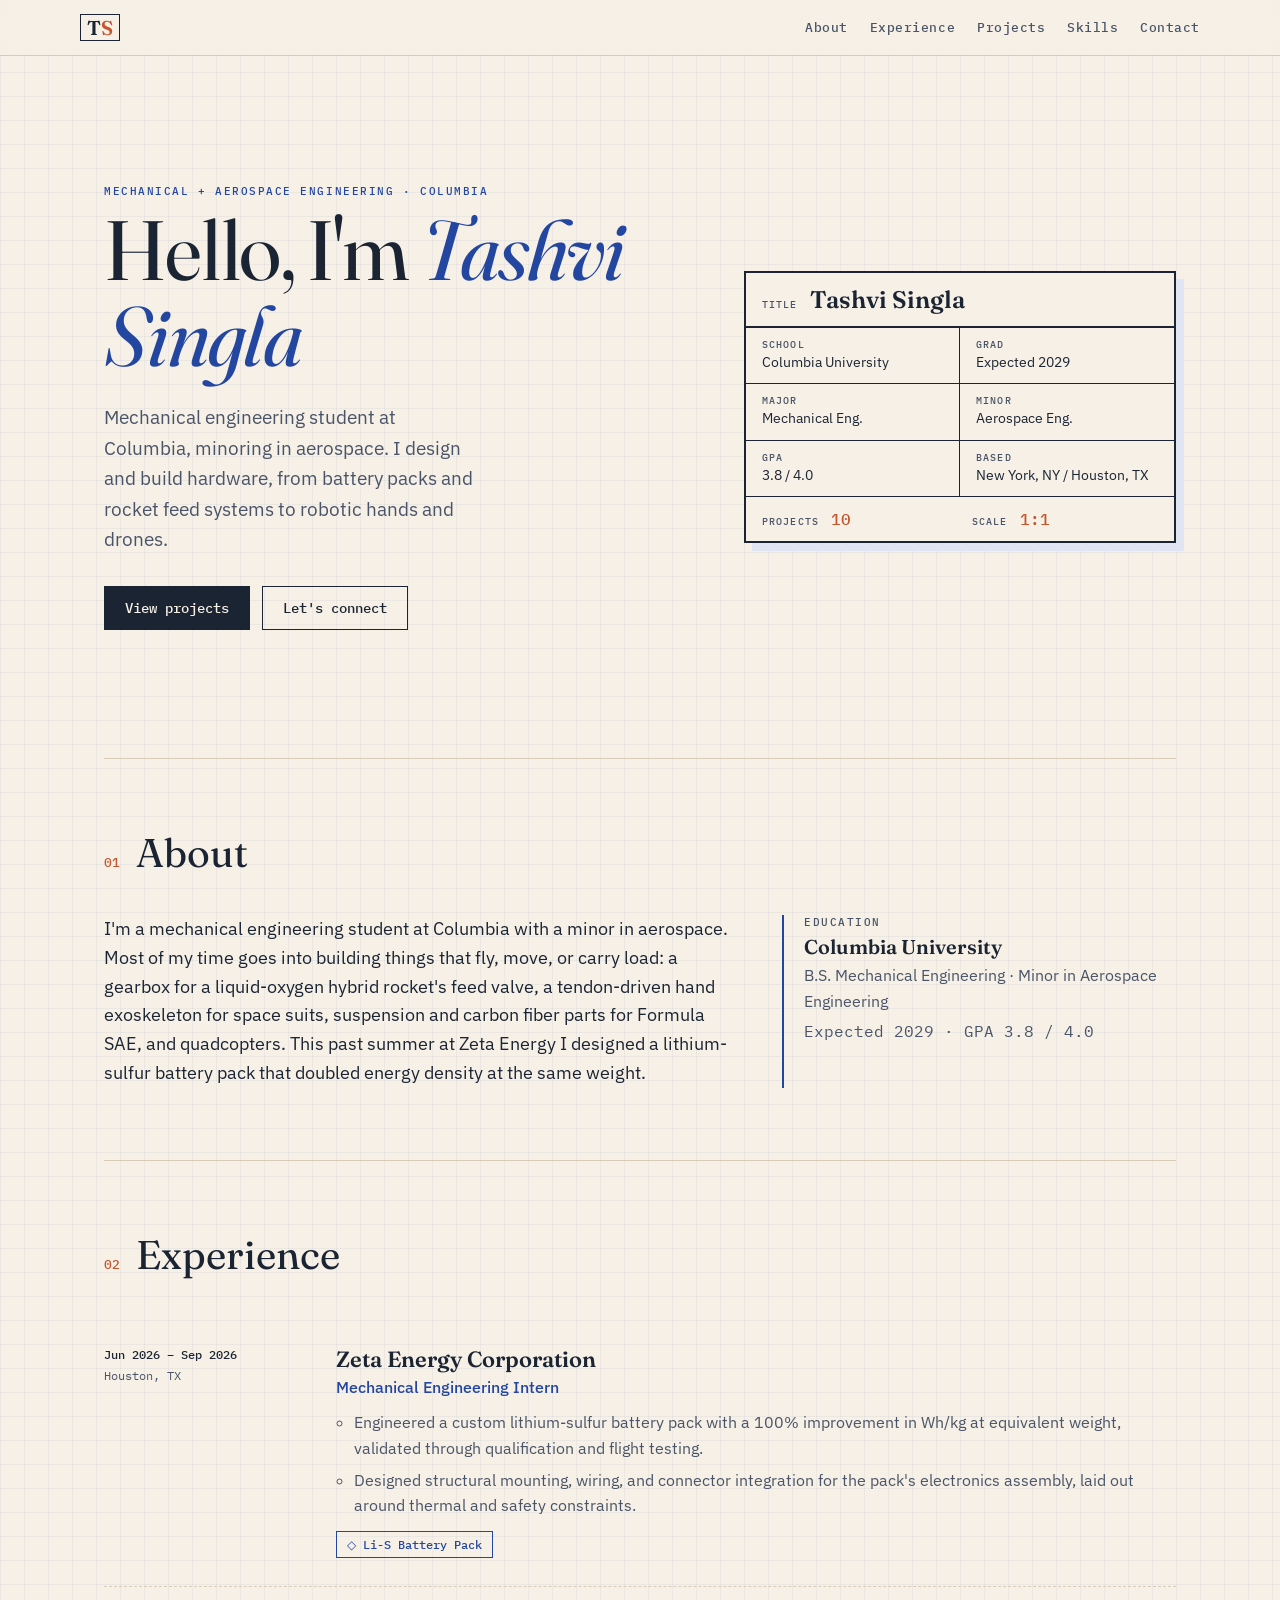
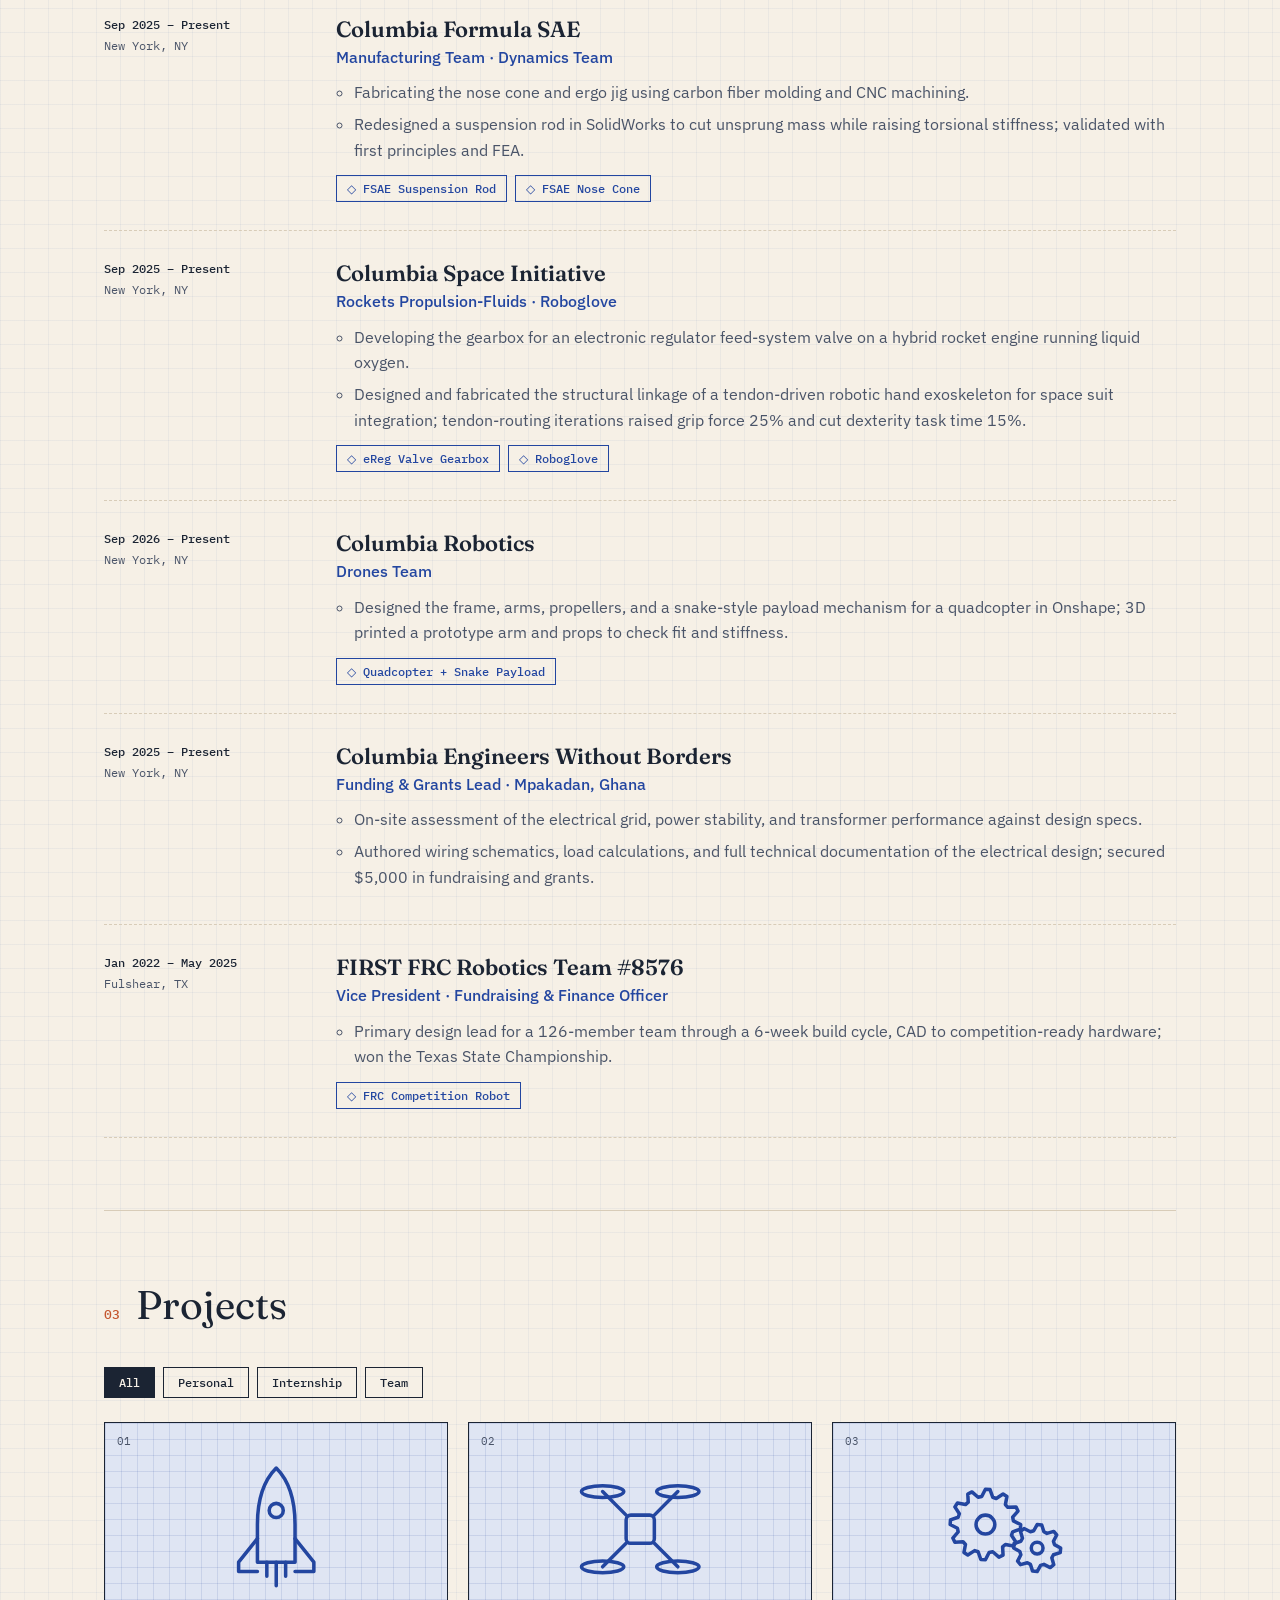
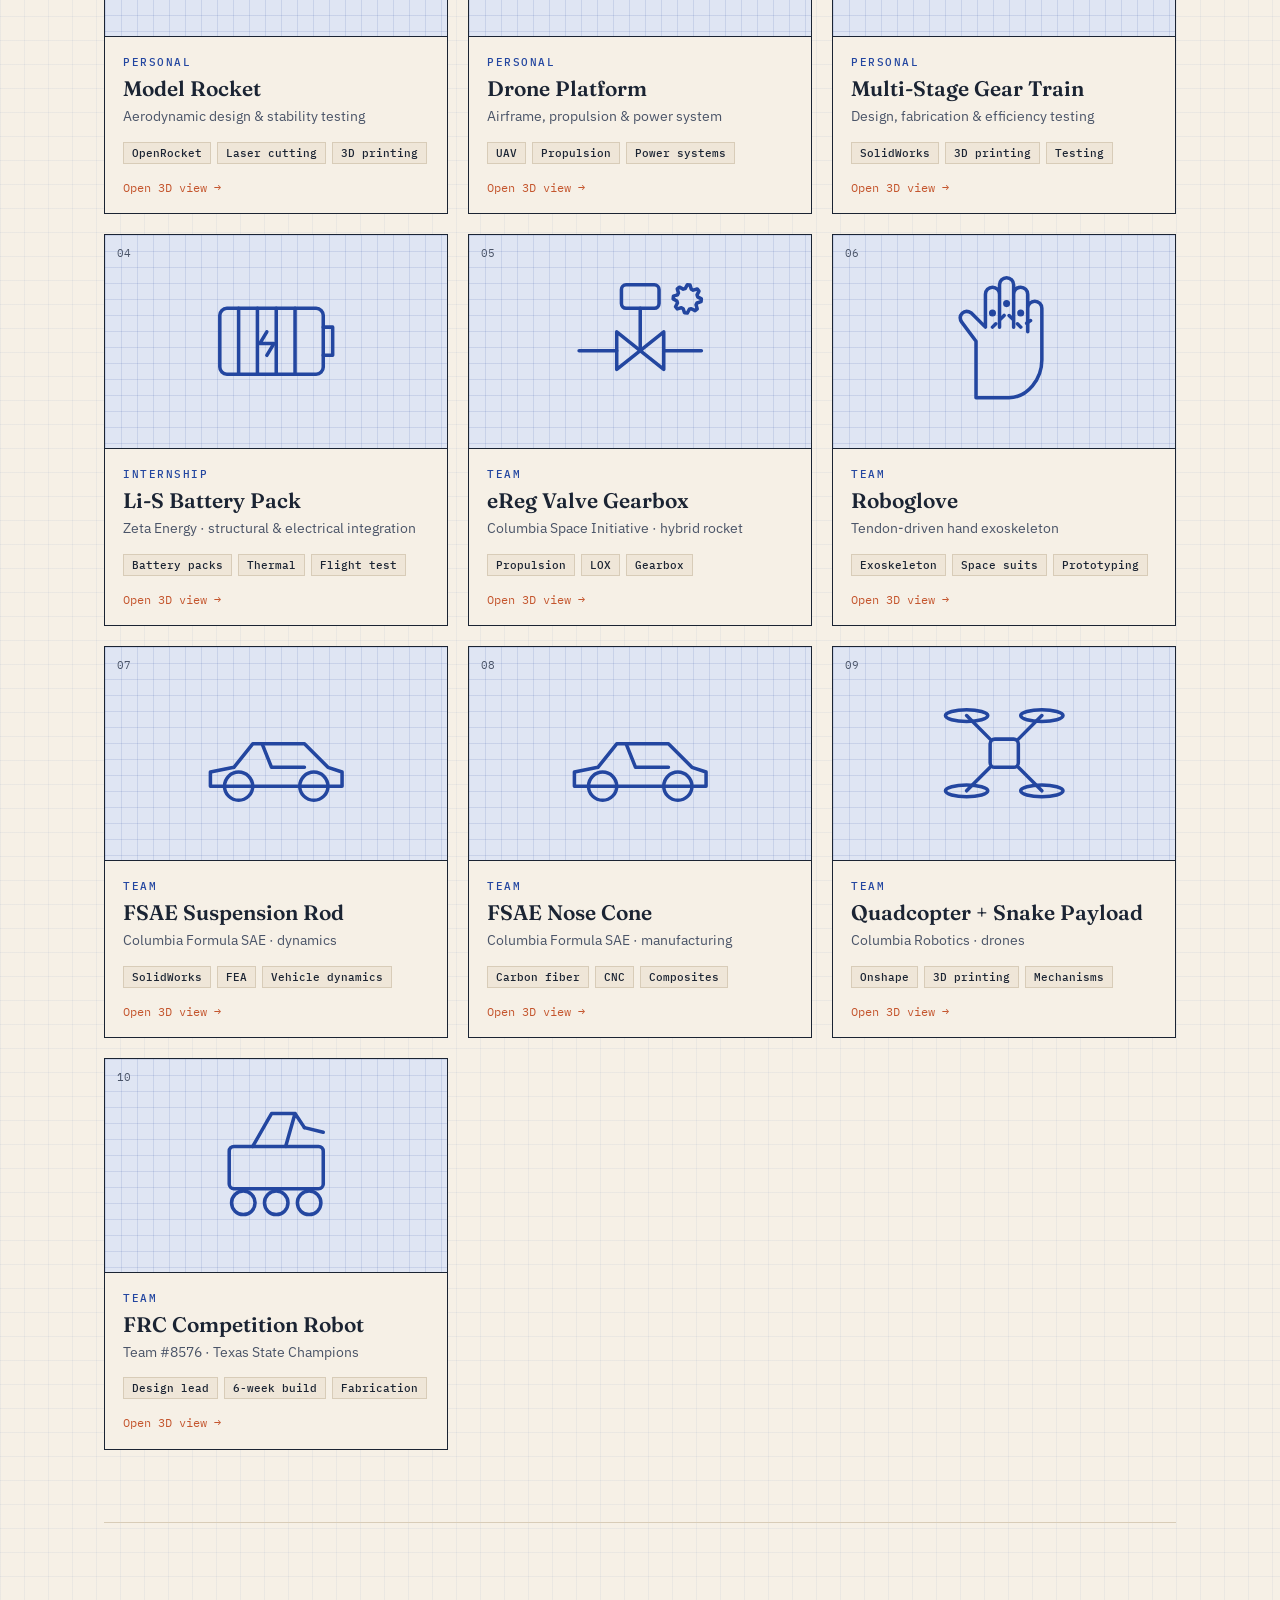
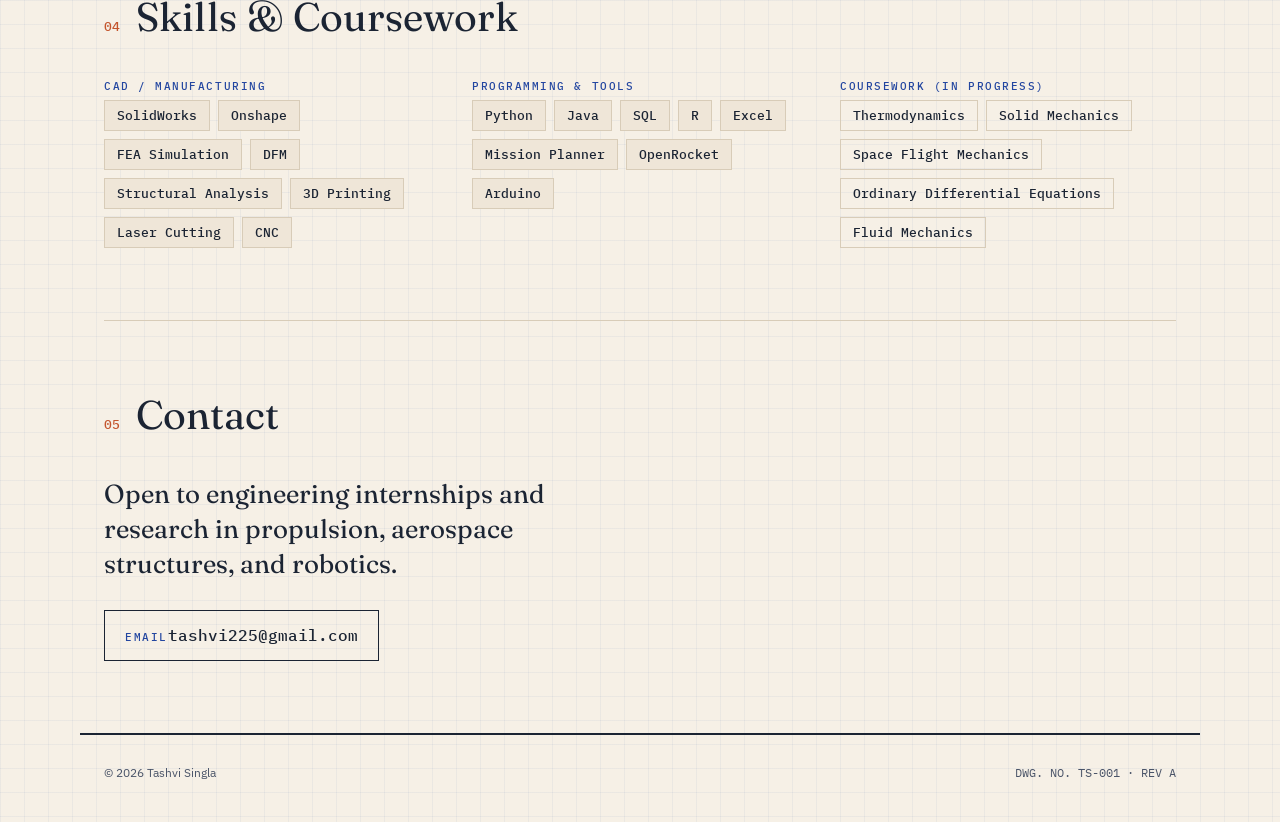
==== index.html @ 5371a372 "Add files via upload" ====
<!DOCTYPE html>
<html lang="en">
<head>
  <meta charset="utf-8" />
  <meta name="viewport" content="width=device-width, initial-scale=1" />
  <title>Tashvi Singla — Portfolio</title>
  <meta name="description" content="Tashvi Singla, mechanical engineering student at Columbia University. Projects in propulsion, robotics, drones, and battery systems." />
  <meta name="theme-color" content="#f6f0e6" />
  <link rel="preconnect" href="https://fonts.googleapis.com" />
  <link rel="preconnect" href="https://fonts.gstatic.com" crossorigin />
  <link href="https://fonts.googleapis.com/css2?family=Fraunces:ital,opsz,wght@0,9..144,400;0,9..144,600;1,9..144,400&family=IBM+Plex+Sans:wght@400;500;600&family=IBM+Plex+Mono:wght@400;500&display=swap" rel="stylesheet" />
  <link rel="stylesheet" href="css/style.css" />
  <script type="importmap">
    {
      "imports": {
        "three": "https://cdn.jsdelivr.net/npm/three@0.160.0/build/three.module.js",
        "three/addons/": "https://cdn.jsdelivr.net/npm/three@0.160.0/examples/jsm/"
      }
    }
  </script>
</head>
<body>
  <header class="nav">
    <a class="nav__home" href="#top">T<span>S</span></a>
    <nav>
      <a href="#about">About</a>
      <a href="#experience">Experience</a>
      <a href="#projects">Projects</a>
      <a href="#skills">Skills</a>
      <a href="#contact">Contact</a>
    </nav>
  </header>

  <main id="top">
    <section class="hero">
      <div class="hero__text">
        <p class="eyebrow">Mechanical + Aerospace Engineering · Columbia</p>
        <h1>Hello, I'm <em id="hero-name">Tashvi Singla</em></h1>
        <p class="hero__tag" id="hero-tag"></p>
        <div class="hero__cta">
          <a class="btn btn--solid" href="#projects">View projects</a>
          <a class="btn" href="#contact">Let's connect</a>
        </div>
      </div>
      <aside class="titleblock" id="titleblock" aria-label="Summary"></aside>
    </section>

    <section id="about" class="section">
      <h2 class="section__h"><span>01</span>About</h2>
      <div class="about">
        <p id="about-text"></p>
        <div class="about__edu" id="about-edu"></div>
      </div>
    </section>

    <section id="experience" class="section">
      <h2 class="section__h"><span>02</span>Experience</h2>
      <ol class="timeline" id="timeline"></ol>
    </section>

    <section id="projects" class="section">
      <h2 class="section__h"><span>03</span>Projects</h2>
      <div class="filters" id="filters" role="tablist"></div>
      <div class="grid" id="project-grid"></div>
    </section>

    <section id="skills" class="section">
      <h2 class="section__h"><span>04</span>Skills &amp; Coursework</h2>
      <div class="skills" id="skills-list"></div>
    </section>

    <section id="contact" class="section contact">
      <h2 class="section__h"><span>05</span>Contact</h2>
      <p class="contact__lead">Open to engineering internships and research in propulsion, aerospace structures, and robotics.</p>
      <div class="contact__links" id="contact-links"></div>
    </section>
  </main>

  <footer class="footer">
    <span>© <span id="year"></span> Tashvi Singla</span>
    <span class="mono">DWG. NO. TS-001 · REV A</span>
  </footer>

  <!-- Project detail: one shared 3D viewer, opened via #project-<id> -->
  <div class="detail" id="detail" hidden>
    <div class="detail__scrim" data-close></div>
    <article class="detail__panel" role="dialog" aria-modal="true" aria-labelledby="d-title">
      <button class="detail__close" data-close aria-label="Close">✕</button>
      <div class="viewer">
        <div class="viewer__canvas" id="viewer-canvas"></div>
        <div class="viewer__status" id="viewer-status">Loading model…</div>
        <div class="viewer__bar">
          <div class="seg" id="mode-seg">
            <button data-mode="shaded" class="on">Shaded</button>
            <button data-mode="edges">Edges</button>
            <button data-mode="xray">X-ray</button>
          </div>
          <label class="explode" id="explode-wrap">Explode
            <input type="range" id="explode" min="0" max="1" step="0.01" value="0" />
          </label>
          <button id="rotate-btn" title="Auto-rotate">⟳</button>
          <button id="reset-btn" title="Reset view">⌂</button>
        </div>
        <span class="viewer__hint mono">drag · scroll · right-drag to pan</span>
      </div>
      <div class="detail__body">
        <p class="eyebrow" id="d-kind"></p>
        <h3 id="d-title"></h3>
        <p class="detail__sub" id="d-sub"></p>
        <p id="d-summary"></p>
        <table class="specs" id="d-specs"></table>
        <div class="tags" id="d-tags"></div>
        <p class="detail__note mono" id="d-note"></p>
        <div class="detail__nav">
          <a id="d-prev" href="#">← Prev</a>
          <a id="d-next" href="#">Next →</a>
        </div>
      </div>
    </article>
  </div>

  <script type="module" src="js/main.js"></script>
</body>
</html>
---- css/style.css ----
:root {
  --paper: #f6f0e6;
  --paper-2: #efe6d8;
  --ink: #1b2433;
  --ink-2: #4a5468;
  --line: #d8ccb8;
  --blue: #2346a0;
  --blue-soft: #dfe5f3;
  --rust: #c4552d;
  --serif: "Fraunces", Georgia, serif;
  --sans: "IBM Plex Sans", system-ui, sans-serif;
  --mono: "IBM Plex Mono", ui-monospace, monospace;
  --max: 1120px;
}
* { box-sizing: border-box; }
html { scroll-behavior: smooth; scroll-padding-top: 72px; }
body {
  margin: 0; color: var(--ink); font: 16px/1.6 var(--sans);
  background-color: var(--paper);
  background-image:
    linear-gradient(rgba(35,70,160,.05) 1px, transparent 1px),
    linear-gradient(90deg, rgba(35,70,160,.05) 1px, transparent 1px);
  background-size: 24px 24px;
}
body.locked { overflow: hidden; }
a { color: inherit; }
.mono { font-family: var(--mono); }
.eyebrow { font: 500 11px/1.4 var(--mono); letter-spacing: .14em; text-transform: uppercase; color: var(--blue); margin: 0 0 6px; }
[hidden] { display: none !important; }

/* Nav */
.nav {
  position: sticky; top: 0; z-index: 10; display: flex; justify-content: space-between; align-items: center;
  padding: 14px max(24px, calc((100vw - var(--max)) / 2)); background: rgba(246,240,230,.88);
  backdrop-filter: blur(8px); border-bottom: 1px solid var(--line);
}
.nav__home { font: 600 20px var(--serif); text-decoration: none; border: 1.5px solid var(--ink); padding: 0 6px; }
.nav__home span { color: var(--rust); }
.nav nav { display: flex; gap: 22px; flex-wrap: wrap; }
.nav nav a { font: 500 13px var(--mono); text-decoration: none; color: var(--ink-2); letter-spacing: .04em; }
.nav nav a:hover { color: var(--blue); }

main, .footer { max-width: var(--max); margin: 0 auto; padding: 0 24px; }

/* Hero */
.hero { display: grid; grid-template-columns: 1.35fr 1fr; gap: 56px; align-items: center; min-height: 78vh; padding: 64px 0; }
.hero h1 { font: 400 clamp(44px, 7vw, 84px)/1.02 var(--serif); margin: 8px 0 24px; letter-spacing: -.02em; }
.hero h1 em { color: var(--blue); font-style: italic; }
.hero__tag { font-size: 19px; color: var(--ink-2); max-width: 34ch; margin: 0 0 32px; }
.hero__cta { display: flex; gap: 12px; flex-wrap: wrap; }
.btn { font: 500 14px var(--mono); padding: 12px 20px; border: 1.5px solid var(--ink); text-decoration: none; transition: .15s; }
.btn:hover { transform: translate(-2px,-2px); box-shadow: 3px 3px 0 var(--ink); }
.btn--solid { background: var(--ink); color: var(--paper); }

/* Drawing title block */
.titleblock { border: 2px solid var(--ink); background: var(--paper); font-size: 14px; box-shadow: 8px 8px 0 var(--blue-soft); }
.titleblock span { display: block; font: 500 10px var(--mono); letter-spacing: .12em; text-transform: uppercase; color: var(--ink-2); }
.tb__row { display: flex; align-items: baseline; gap: 12px; padding: 12px 16px; }
.tb__head { border-bottom: 2px solid var(--ink); }
.tb__head strong { font: 600 24px var(--serif); }
.tb__grid { display: grid; grid-template-columns: 1fr 1fr; }
.tb__grid div { padding: 10px 16px; border-bottom: 1px solid var(--ink); }
.tb__grid div:nth-child(odd) { border-right: 1px solid var(--ink); }
.tb__foot { border-top: 1px solid var(--ink); margin-top: -1px; justify-content: space-between; }
.tb__foot strong { font: 500 16px var(--mono); color: var(--rust); margin-right: auto; }

/* Sections */
.section { padding: 72px 0; border-top: 1px solid var(--line); }
.section__h { font: 400 40px/1.1 var(--serif); margin: 0 0 40px; display: flex; align-items: baseline; gap: 16px; }
.section__h span { font: 500 13px var(--mono); color: var(--rust); }

.about { display: grid; grid-template-columns: 1.6fr 1fr; gap: 48px; }
.about > p { font-size: 18px; margin: 0; }
.about__edu { border-left: 2px solid var(--blue); padding-left: 20px; }
.about__edu h4 { font: 600 20px var(--serif); margin: 0 0 4px; }
.about__edu p { margin: 0 0 4px; color: var(--ink-2); }

/* Timeline */
.timeline { list-style: none; margin: 0; padding: 0; }
.tl { display: grid; grid-template-columns: 200px 1fr; gap: 32px; padding: 28px 0; border-bottom: 1px dashed var(--line); }
.tl__meta { display: flex; flex-direction: column; font-size: 12px; color: var(--ink-2); gap: 2px; }
.tl__meta span:first-child { color: var(--ink); font-weight: 500; }
.tl h3 { font: 600 22px var(--serif); margin: 0; }
.tl__role { margin: 2px 0 10px; color: var(--blue); font-weight: 500; }
.tl ul { margin: 0; padding-left: 18px; color: var(--ink-2); }
.tl li { margin-bottom: 6px; }
.chips { display: flex; gap: 8px; flex-wrap: wrap; margin-top: 12px; }
.chip { font: 500 12px var(--mono); text-decoration: none; padding: 5px 10px; border: 1px solid var(--blue); color: var(--blue); }
.chip:hover { background: var(--blue); color: var(--paper); }

/* Projects */
.filters { display: flex; gap: 8px; margin-bottom: 24px; flex-wrap: wrap; }
.filters button, .seg button, .viewer__bar > button {
  font: 500 12px var(--mono); padding: 7px 14px; border: 1px solid var(--ink); background: transparent; color: var(--ink); cursor: pointer;
}
.filters button.on, .seg button.on, .viewer__bar > button.on { background: var(--ink); color: var(--paper); }
.grid { display: grid; grid-template-columns: repeat(auto-fill, minmax(300px, 1fr)); gap: 20px; }
.card { display: flex; flex-direction: column; text-decoration: none; background: var(--paper); border: 1.5px solid var(--ink); transition: .18s; }
.card:hover { transform: translate(-3px,-3px); box-shadow: 6px 6px 0 var(--blue); }
.card__art {
  position: relative; aspect-ratio: 16/10; display: grid; place-items: center; color: var(--blue);
  background:
    linear-gradient(rgba(35,70,160,.12) 1px, transparent 1px) 0 0/16px 16px,
    linear-gradient(90deg, rgba(35,70,160,.12) 1px, transparent 1px) 0 0/16px 16px,
    var(--blue-soft);
  border-bottom: 1.5px solid var(--ink);
}
.card__art svg { width: 44%; height: auto; transition: transform .4s; }
.card:hover .card__art svg { transform: rotate(-6deg) scale(1.05); }
.card__no { position: absolute; top: 10px; left: 12px; font-size: 11px; color: var(--ink-2); }
.card__body { padding: 18px 18px 16px; display: flex; flex-direction: column; flex: 1; }
.card h3 { font: 600 21px/1.2 var(--serif); margin: 0 0 4px; }
.card__sub { margin: 0 0 14px; color: var(--ink-2); font-size: 14px; }
.card__open { margin-top: auto; padding-top: 14px; font-size: 12px; color: var(--rust); }
.tags { display: flex; flex-wrap: wrap; gap: 6px; }
.tag { font: 500 11px var(--mono); padding: 3px 8px; background: var(--paper-2); border: 1px solid var(--line); }
.tag--ghost { background: transparent; }

/* Skills */
.skills { display: grid; grid-template-columns: repeat(auto-fit, minmax(280px, 1fr)); gap: 32px; }
.skillgroup .tags { gap: 8px; }
.skillgroup .tag { font-size: 13px; padding: 6px 12px; }

/* Contact */
.contact__lead { font: 400 26px/1.35 var(--serif); max-width: 30ch; margin: 0 0 28px; }
.contact__links { display: flex; gap: 16px; flex-wrap: wrap; }
.contact__link { text-decoration: none; border: 1.5px solid var(--ink); padding: 14px 20px; font: 500 16px var(--mono); }
.contact__link:hover { background: var(--ink); color: var(--paper); }
.contact__link:hover .eyebrow { color: var(--paper); }

.footer { display: flex; justify-content: space-between; padding: 28px 24px 40px; font-size: 12px; color: var(--ink-2); border-top: 2px solid var(--ink); flex-wrap: wrap; gap: 8px; }

/* Detail overlay */
.detail { position: fixed; inset: 0; z-index: 50; display: grid; place-items: center; padding: 24px; }
.detail__scrim { position: absolute; inset: 0; background: rgba(27,36,51,.55); backdrop-filter: blur(3px); }
.detail__panel {
  position: relative; width: min(1180px, 100%); height: min(760px, 100%); display: grid; grid-template-columns: 1.5fr 1fr;
  background: var(--paper); border: 2px solid var(--ink); box-shadow: 10px 10px 0 var(--blue); overflow: hidden;
  animation: pop .22s ease-out;
}
@keyframes pop { from { opacity: 0; transform: translateY(12px); } }
.detail__close { position: absolute; top: 10px; right: 10px; z-index: 3; width: 34px; height: 34px; border: 1.5px solid var(--ink); background: var(--paper); cursor: pointer; font-size: 14px; }
.viewer {
  position: relative; border-right: 2px solid var(--ink); min-height: 320px;
  background: radial-gradient(ellipse at 50% 40%, #fbf8f2, #e6ddcd);
}
.viewer__canvas { position: absolute; inset: 0; }
.viewer__canvas canvas { width: 100% !important; height: 100% !important; display: block; cursor: grab; }
.viewer__canvas canvas:active { cursor: grabbing; }
.viewer__status { position: absolute; inset: 0; display: grid; place-items: center; font: 500 13px var(--mono); color: var(--ink-2); padding: 24px; text-align: center; }
.viewer__bar { position: absolute; left: 12px; right: 12px; bottom: 12px; display: flex; gap: 8px; align-items: center; flex-wrap: wrap; }
.viewer__bar > button { background: var(--paper); width: 34px; padding: 7px 0; }
.seg { display: flex; background: var(--paper); }
.seg button + button { border-left: 0; }
.explode { display: flex; align-items: center; gap: 8px; font: 500 12px var(--mono); background: var(--paper); border: 1px solid var(--ink); padding: 4px 10px; }
.explode input { accent-color: var(--rust); width: 110px; }
.viewer__hint { position: absolute; top: 12px; left: 14px; font-size: 11px; color: var(--ink-2); }
.detail__body { padding: 40px 32px 28px; overflow-y: auto; display: flex; flex-direction: column; }
.detail__body h3 { font: 400 36px/1.1 var(--serif); margin: 0; }
.detail__sub { color: var(--blue); font-weight: 500; margin: 6px 0 18px; }
.specs { width: 100%; border-collapse: collapse; margin: 20px 0; font-size: 14px; border: 1.5px solid var(--ink); }
.specs th, .specs td { text-align: left; padding: 8px 12px; border-bottom: 1px solid var(--line); }
.specs th { font: 500 11px var(--mono); text-transform: uppercase; letter-spacing: .1em; color: var(--ink-2); width: 42%; border-right: 1px solid var(--line); }
.detail__note { font-size: 12px; color: var(--rust); margin: 18px 0 0; }
.detail__nav { margin-top: auto; padding-top: 24px; display: flex; justify-content: space-between; }
.detail__nav a { font: 500 13px var(--mono); text-decoration: none; }
.detail__nav a:hover { color: var(--blue); }

@media (max-width: 860px) {
  .hero, .about { grid-template-columns: 1fr; gap: 36px; }
  .hero { min-height: 0; padding: 40px 0; }
  .tl { grid-template-columns: 1fr; gap: 8px; }
  .nav nav { gap: 14px; }
  .detail { padding: 0; }
  .detail__panel { grid-template-columns: 1fr; grid-template-rows: 46vh 1fr; height: 100%; box-shadow: none; border: 0; }
  .viewer { border-right: 0; border-bottom: 2px solid var(--ink); }
  .detail__body { padding: 24px 20px; }
}
@media (max-width: 520px) { .nav nav a:nth-child(n+4) { display: none; } }
@media (prefers-reduced-motion: reduce) { * { transition: none !important; animation: none !important; scroll-behavior: auto !important; } }
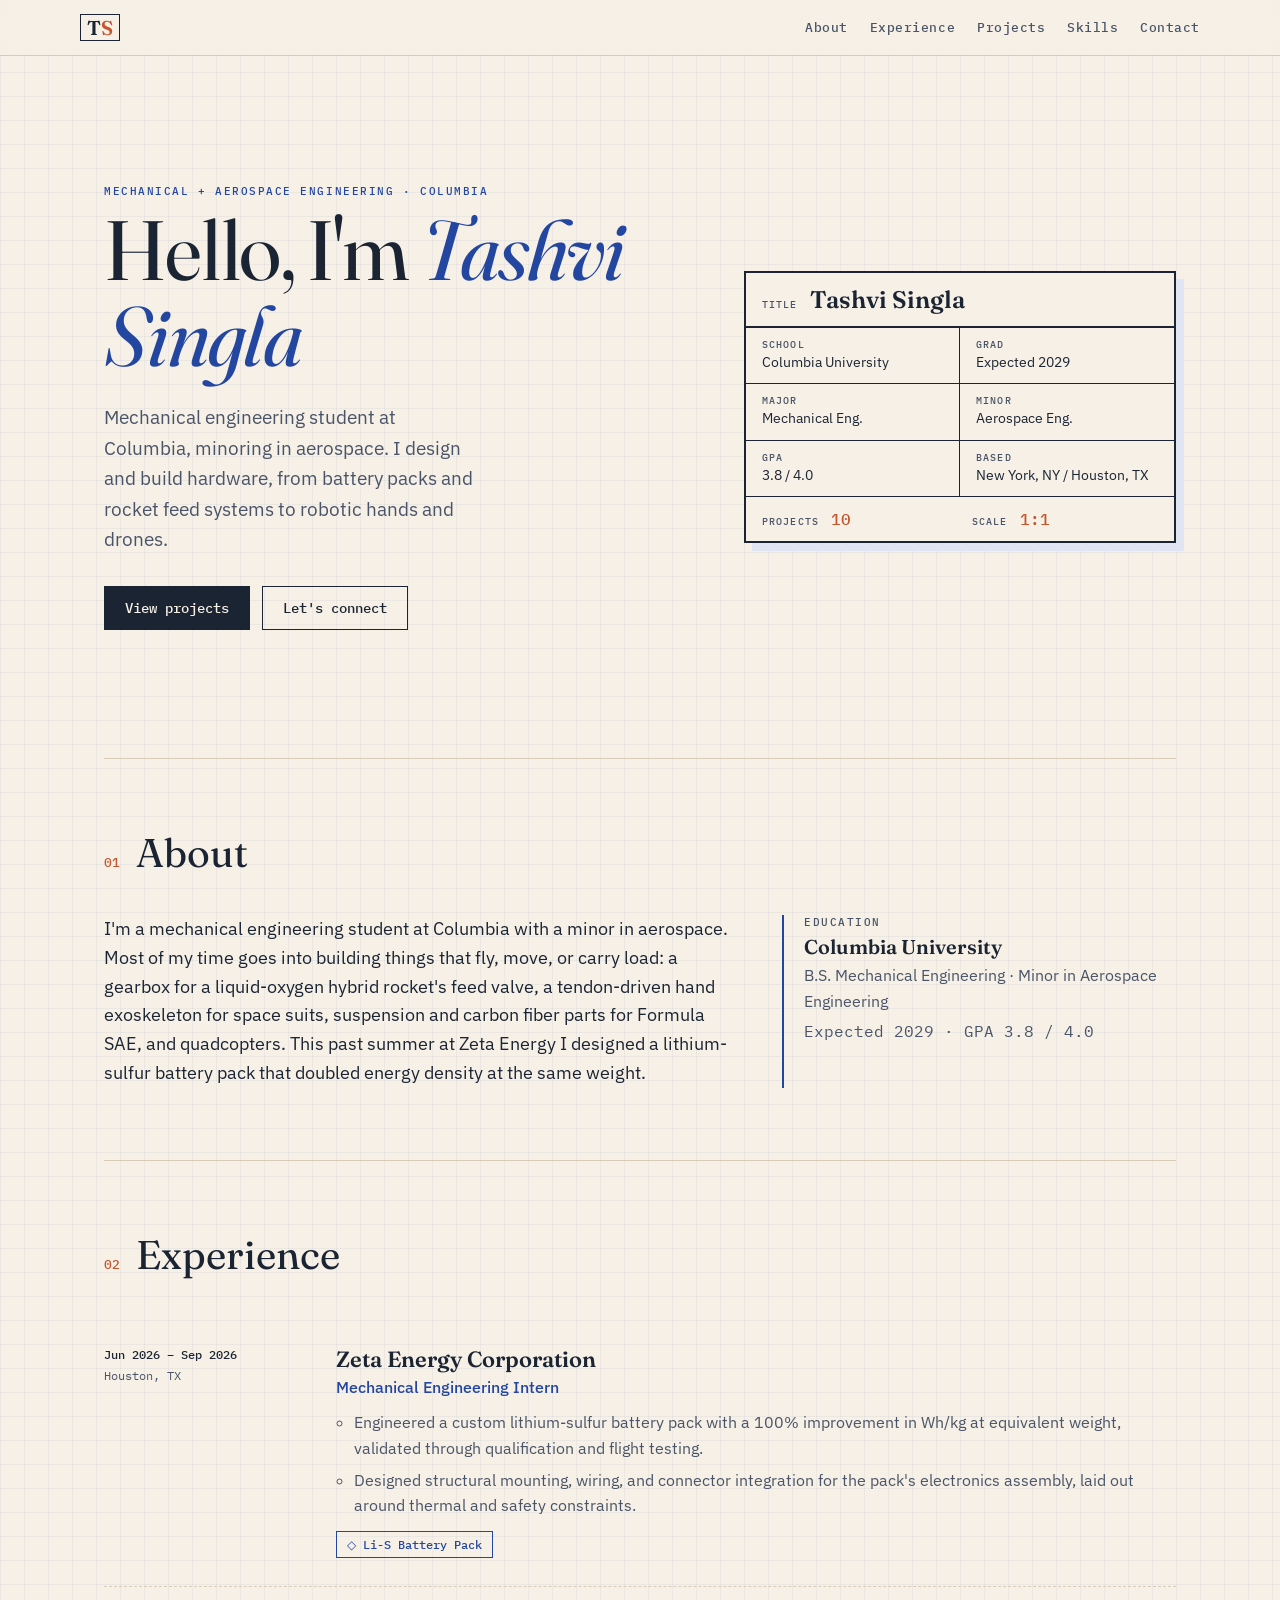
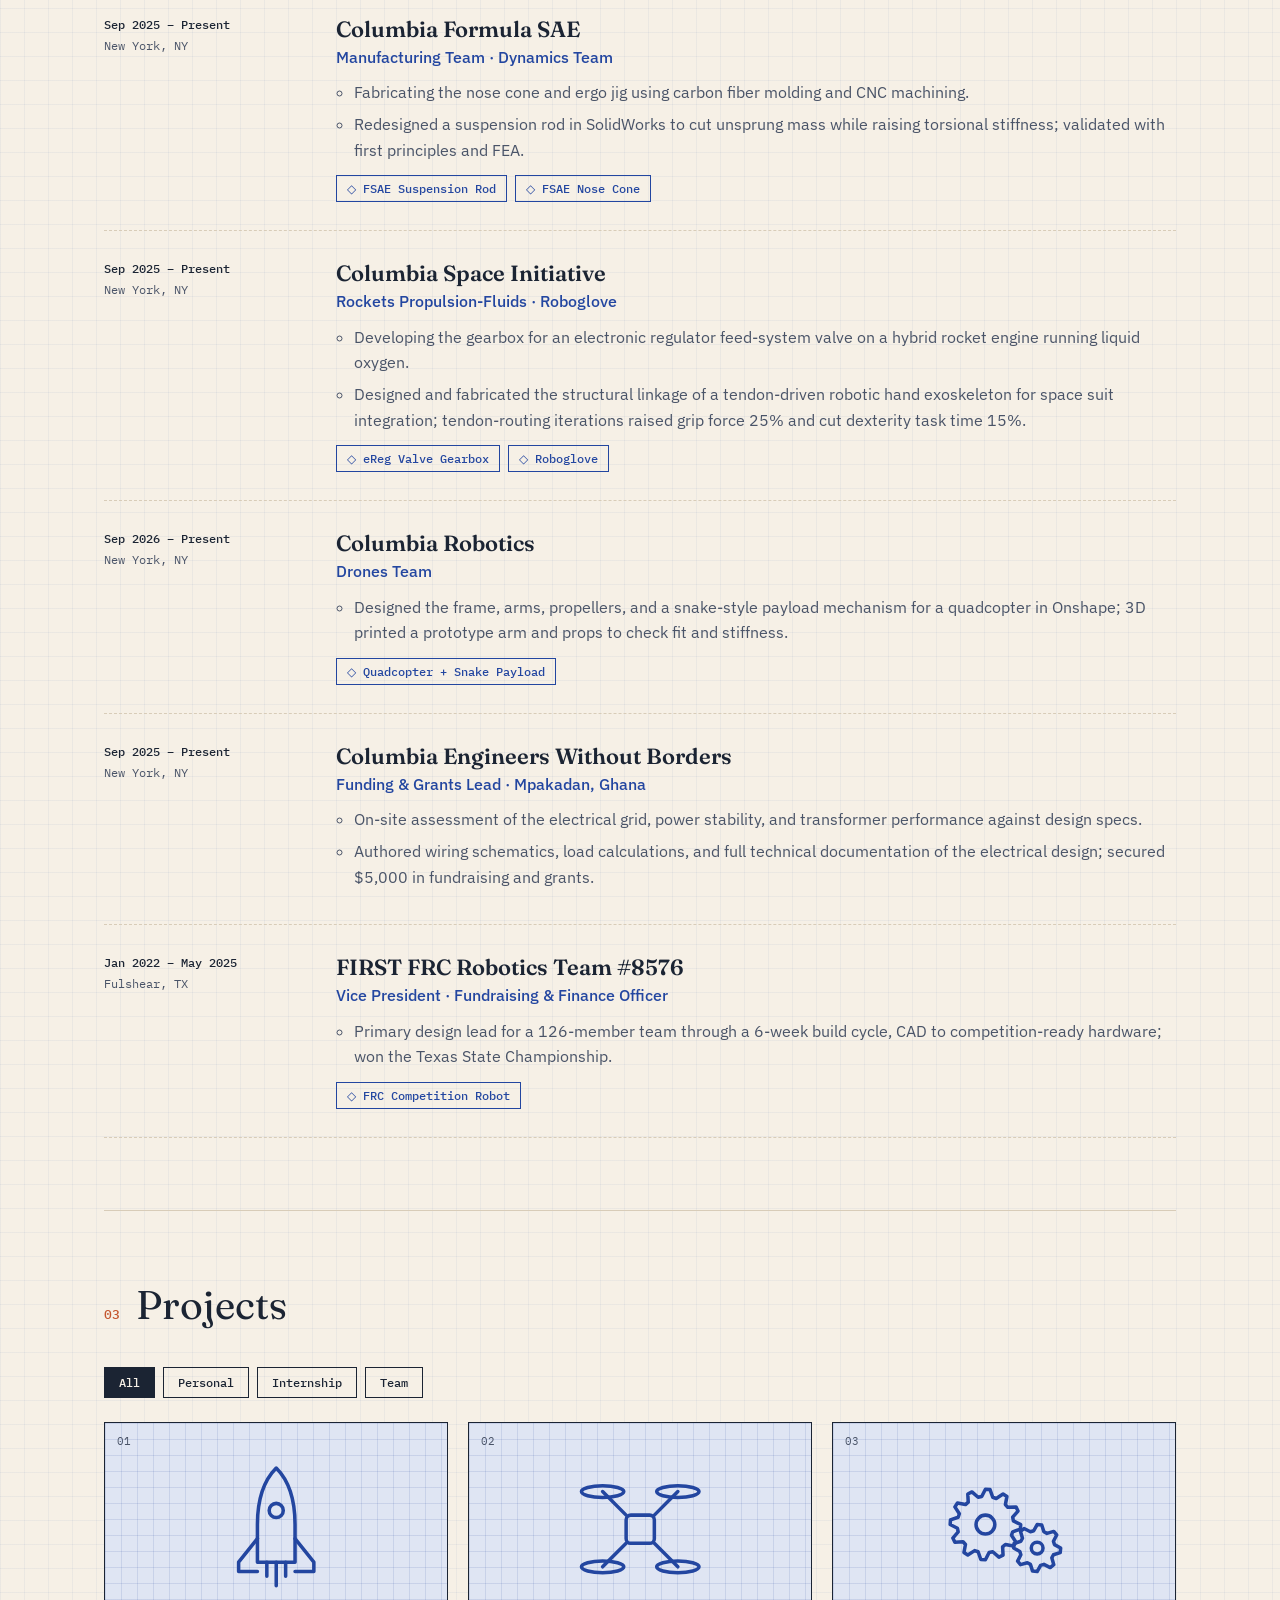
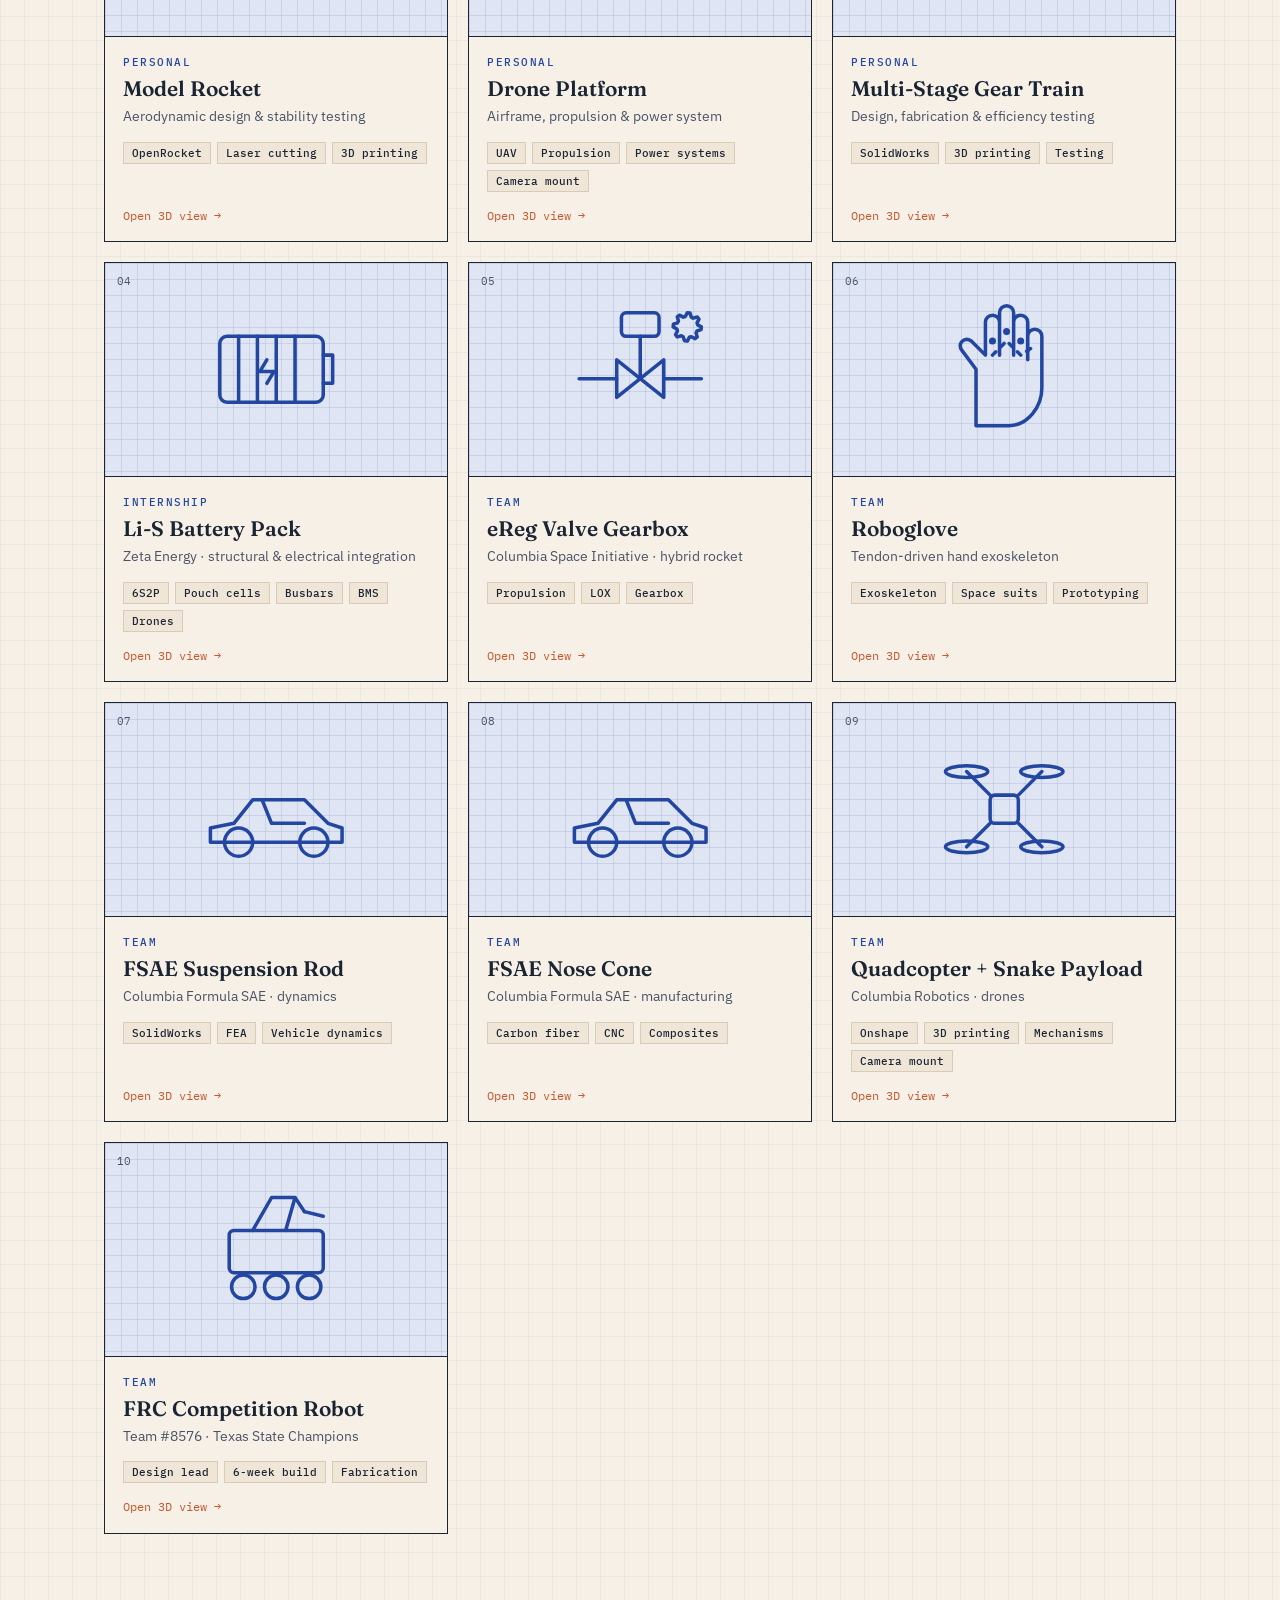
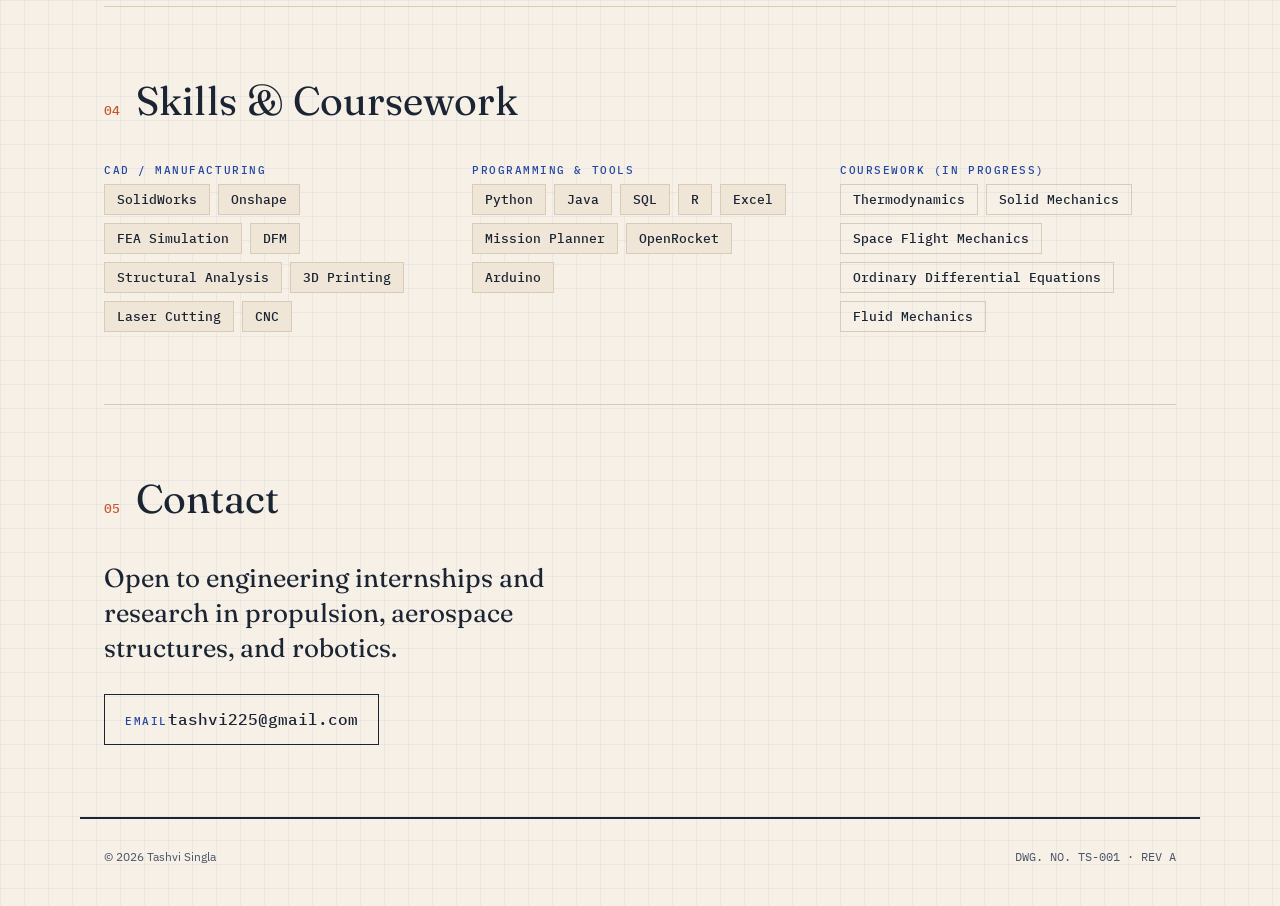
==== commit cee837ff: "Add files via upload" ====
--- a/index.html
+++ b/index.html
@@ -108,9 +108,11 @@
         <h3 id="d-title"></h3>
         <p class="detail__sub" id="d-sub"></p>
         <p id="d-summary"></p>
+        <div class="details" id="d-details"></div>
         <table class="specs" id="d-specs"></table>
         <div class="tags" id="d-tags"></div>
         <p class="detail__note mono" id="d-note"></p>
+        <div class="parts" id="d-parts-wrap" hidden><p class="eyebrow">In this model · hover to highlight</p><ul id="d-parts"></ul></div>
         <div class="detail__nav">
           <a id="d-prev" href="#">← Prev</a>
           <a id="d-next" href="#">Next →</a>
--- a/css/style.css
+++ b/css/style.css
@@ -178,3 +178,10 @@
 }
 @media (max-width: 520px) { .nav nav a:nth-child(n+4) { display: none; } }
 @media (prefers-reduced-motion: reduce) { * { transition: none !important; animation: none !important; scroll-behavior: auto !important; } }
+
+.details h4 { font: 600 16px var(--serif); margin: 18px 0 4px; }
+.details p { margin: 0; color: var(--ink-2); font-size: 15px; }
+.parts { margin-top: 18px; }
+.parts ul { list-style: none; margin: 0; padding: 0; columns: 2; column-gap: 16px; font: 400 12px/1.5 var(--mono); }
+.parts li { padding: 3px 6px; cursor: default; break-inside: avoid; border-left: 2px solid transparent; }
+.parts li:hover { border-left-color: var(--blue); background: var(--blue-soft); color: var(--blue); }
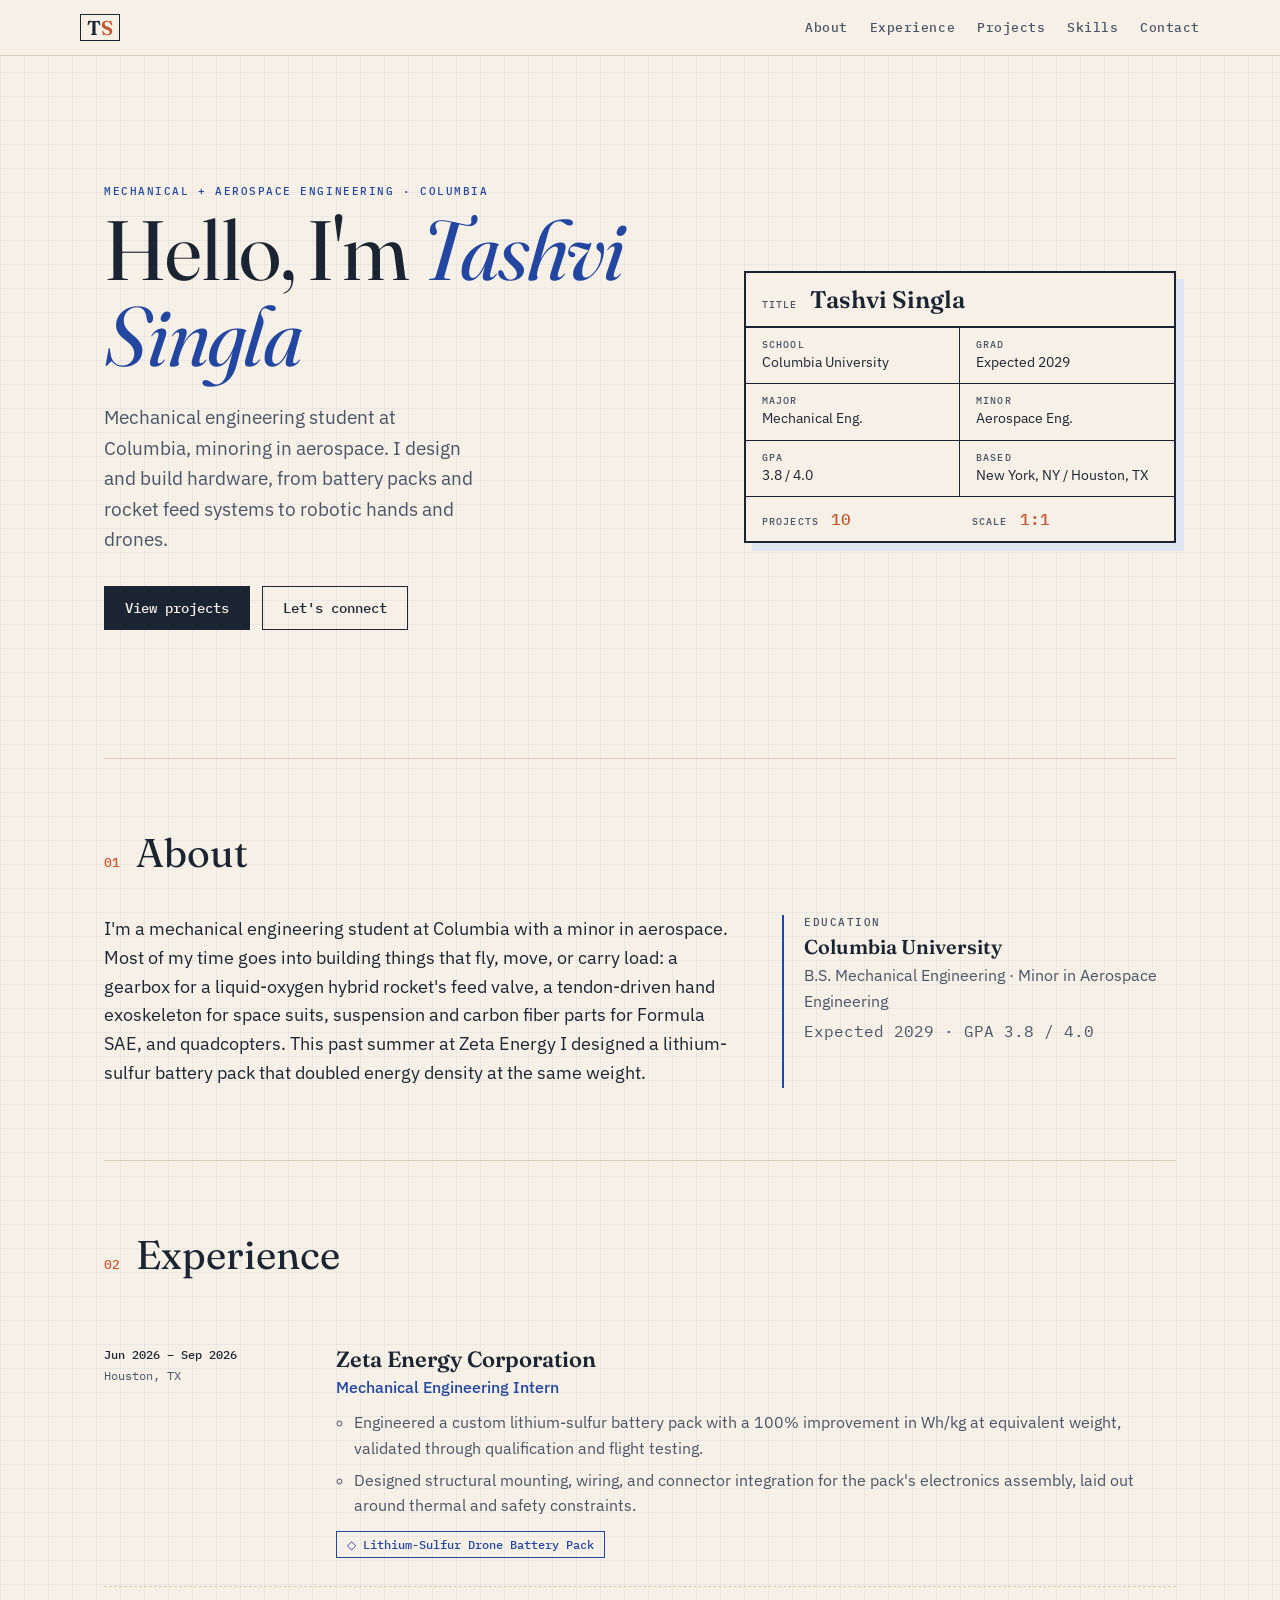
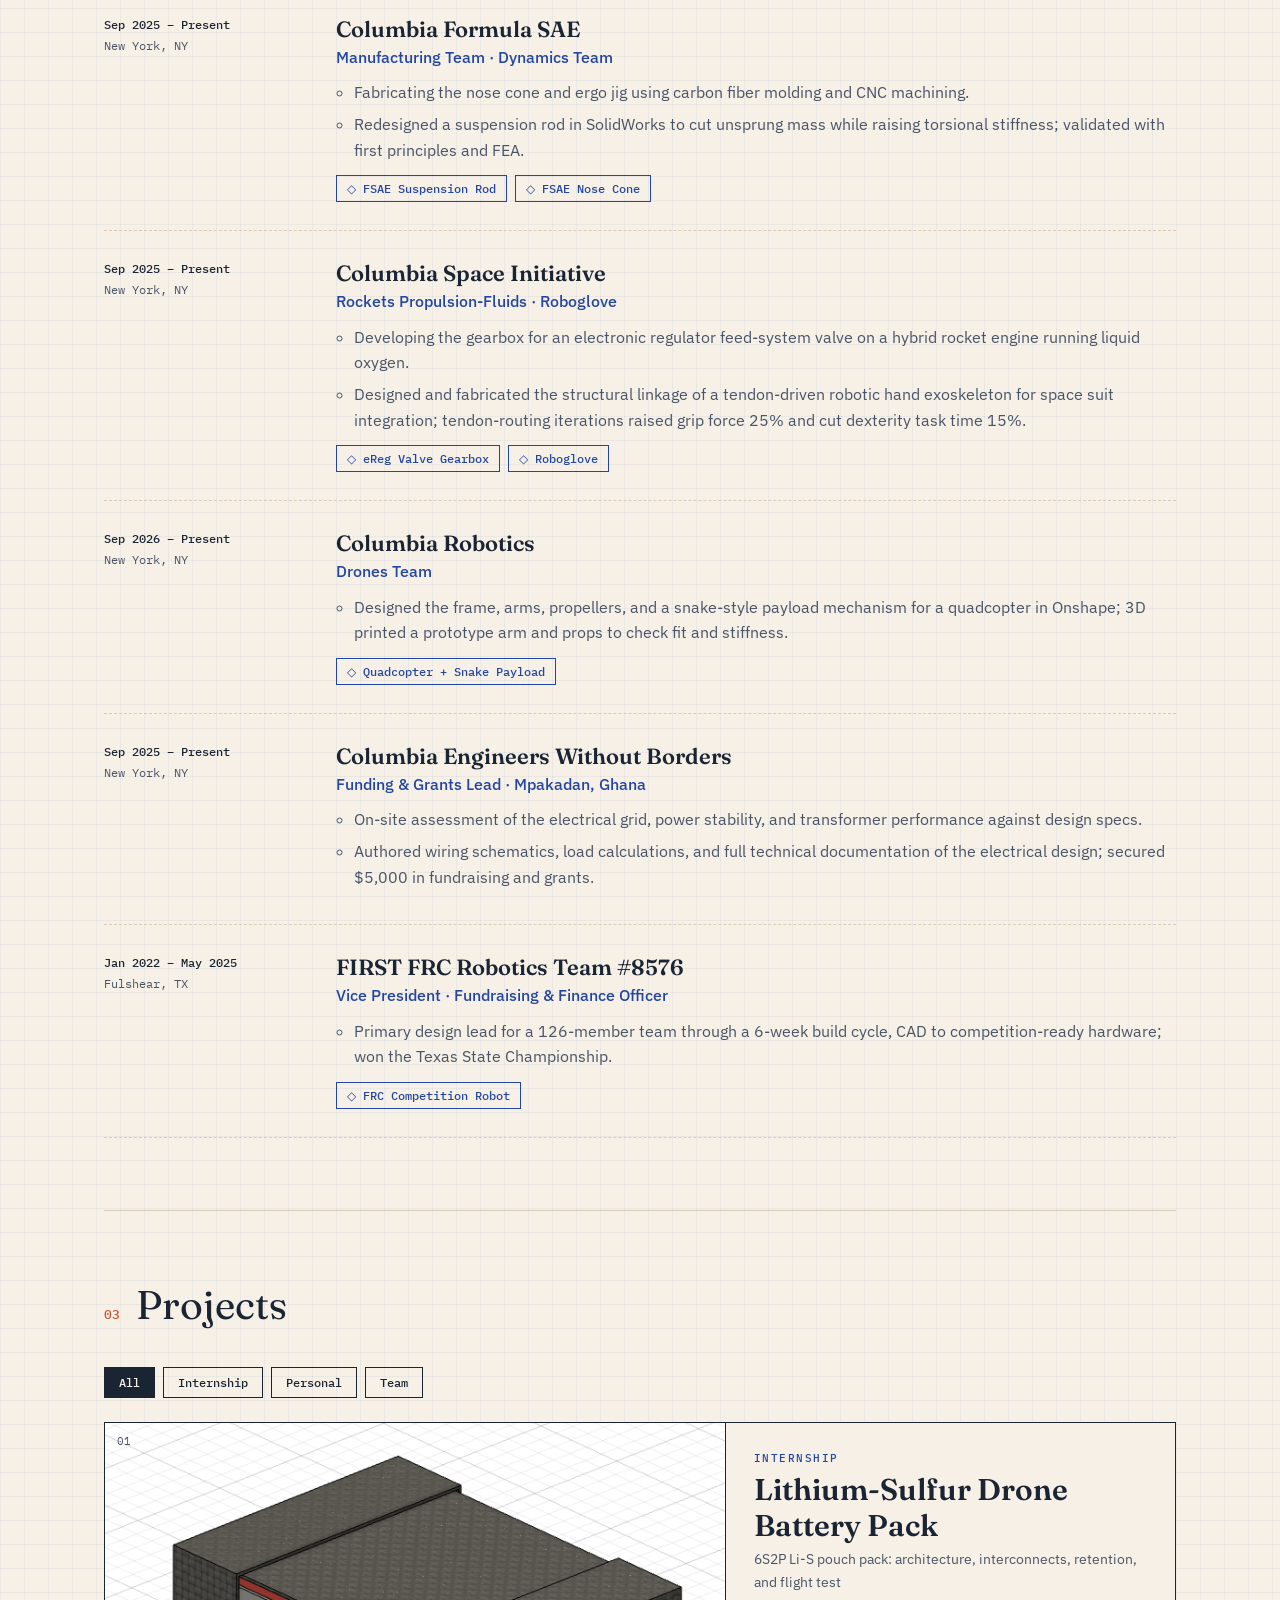
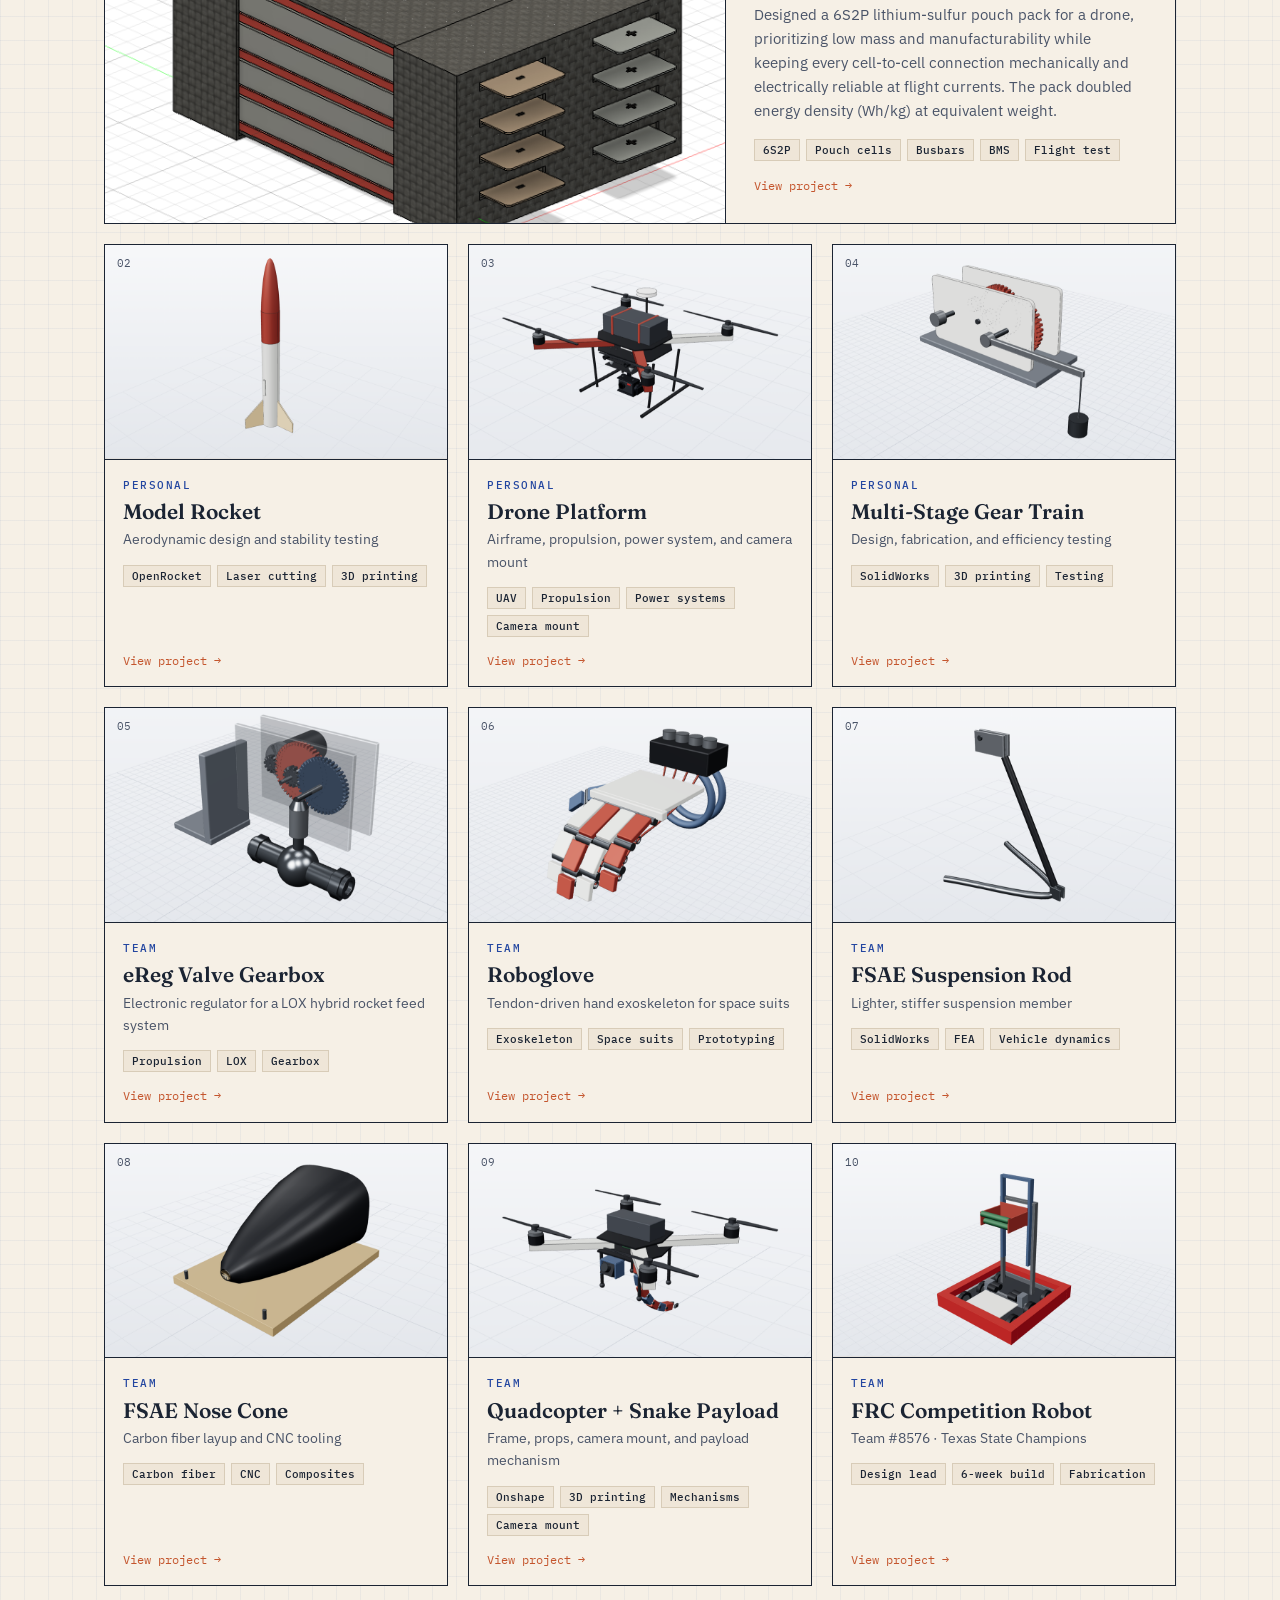
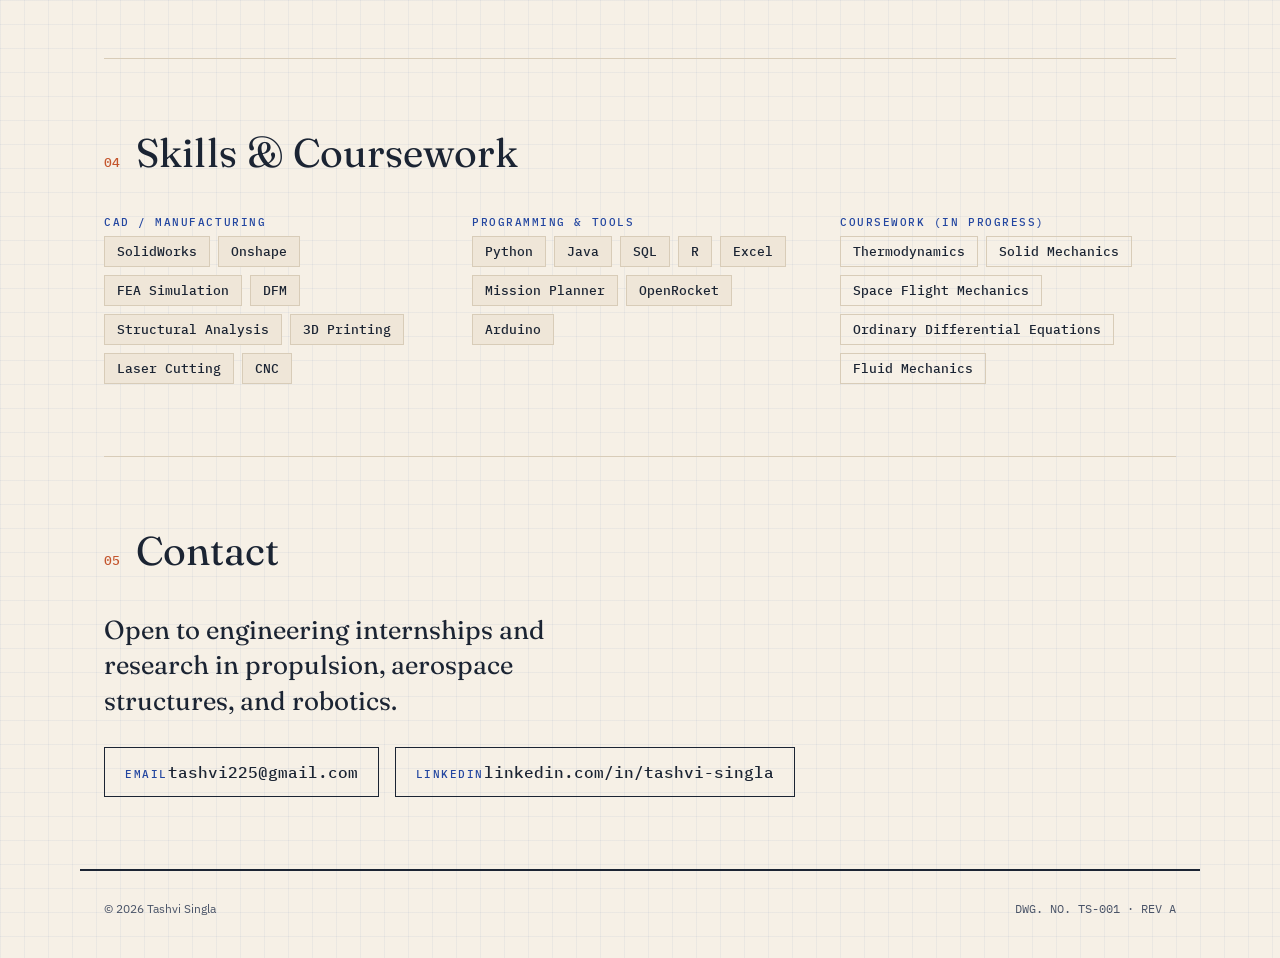
==== commit e59feb93: "Add files via upload" ====
--- a/index.html
+++ b/index.html
@@ -81,45 +81,57 @@
     <span class="mono">DWG. NO. TS-001 · REV A</span>
   </footer>
 
-  <!-- Project detail: one shared 3D viewer, opened via #project-<id> -->
-  <div class="detail" id="detail" hidden>
-    <div class="detail__scrim" data-close></div>
-    <article class="detail__panel" role="dialog" aria-modal="true" aria-labelledby="d-title">
-      <button class="detail__close" data-close aria-label="Close">✕</button>
-      <div class="viewer">
-        <div class="viewer__canvas" id="viewer-canvas"></div>
-        <div class="viewer__status" id="viewer-status">Loading model…</div>
-        <div class="viewer__bar">
-          <div class="seg" id="mode-seg">
-            <button data-mode="shaded" class="on">Shaded</button>
-            <button data-mode="edges">Edges</button>
-            <button data-mode="xray">X-ray</button>
+  <!-- Project page: one shared 3D viewer, opened via #project-<id> -->
+  <div class="page" id="detail" hidden>
+    <div class="page__bar">
+      <a href="#projects" data-close class="page__back">← All projects</a>
+      <span class="mono page__count" id="d-count"></span>
+      <span class="page__pn"><a id="d-prev" href="#">← Prev</a><a id="d-next" href="#">Next →</a></span>
+    </div>
+    <article class="page__body">
+      <header class="page__head">
+        <p class="eyebrow" id="d-kind"></p>
+        <h1 id="d-title"></h1>
+        <p class="page__sub" id="d-sub"></p>
+        <dl class="meta" id="d-meta"></dl>
+      </header>
+
+      <section class="page__hero">
+        <div class="viewer">
+          <div class="viewer__canvas" id="viewer-canvas"></div>
+          <div class="viewer__status" id="viewer-status">Loading model…</div>
+          <div class="viewer__views seg" id="view-seg" hidden></div>
+          <div class="viewer__bar">
+            <div class="seg" id="mode-seg">
+              <button data-mode="shaded">Shaded</button>
+              <button data-mode="edges" class="on">Edges</button>
+              <button data-mode="xray">X-ray</button>
+            </div>
+            <label class="explode" id="explode-wrap">Explode
+              <input type="range" id="explode" min="0" max="1" step="0.01" value="0" />
+            </label>
+            <button id="anim-btn" title="Play assembly animation">▶</button>
+            <button id="rotate-btn" title="Auto-rotate" class="on">⟳</button>
+            <button id="reset-btn" title="Reset view">⌂</button>
           </div>
-          <label class="explode" id="explode-wrap">Explode
-            <input type="range" id="explode" min="0" max="1" step="0.01" value="0" />
-          </label>
-          <button id="rotate-btn" title="Auto-rotate">⟳</button>
-          <button id="reset-btn" title="Reset view">⌂</button>
+          <span class="viewer__hint mono">drag · scroll · right-drag to pan</span>
         </div>
-        <span class="viewer__hint mono">drag · scroll · right-drag to pan</span>
-      </div>
-      <div class="detail__body">
-        <p class="eyebrow" id="d-kind"></p>
-        <h3 id="d-title"></h3>
-        <p class="detail__sub" id="d-sub"></p>
-        <p id="d-summary"></p>
-        <div class="details" id="d-details"></div>
-        <table class="specs" id="d-specs"></table>
-        <div class="tags" id="d-tags"></div>
-        <p class="detail__note mono" id="d-note"></p>
-        <div class="parts" id="d-parts-wrap" hidden><p class="eyebrow">In this model · hover to highlight</p><ul id="d-parts"></ul></div>
-        <div class="detail__nav">
-          <a id="d-prev" href="#">← Prev</a>
-          <a id="d-next" href="#">Next →</a>
-        </div>
-      </div>
+        <aside class="page__side">
+          <p id="d-summary"></p>
+          <div class="tags" id="d-tags"></div>
+          <div class="parts" id="d-parts-wrap" hidden><p class="eyebrow">In this model · hover to highlight</p><ul id="d-parts"></ul></div>
+          <p class="detail__note mono" id="d-note"></p>
+        </aside>
+      </section>
+
+      <section class="tar" id="d-tar"></section>
+      <section id="d-media"></section>
+      <section id="d-process"></section>
+      <section id="d-specs-wrap"><h2 class="page__h">Specifications</h2><table class="specs" id="d-specs"></table></section>
     </article>
   </div>
+
+  <div class="lightbox" id="lightbox" hidden><img alt="" /><p></p></div>
 
   <script type="module" src="js/main.js"></script>
 </body>
--- a/css/style.css
+++ b/css/style.css
@@ -90,10 +90,10 @@
 
 /* Projects */
 .filters { display: flex; gap: 8px; margin-bottom: 24px; flex-wrap: wrap; }
-.filters button, .seg button, .viewer__bar > button {
+.filters button {
   font: 500 12px var(--mono); padding: 7px 14px; border: 1px solid var(--ink); background: transparent; color: var(--ink); cursor: pointer;
 }
-.filters button.on, .seg button.on, .viewer__bar > button.on { background: var(--ink); color: var(--paper); }
+.filters button.on { background: var(--ink); color: var(--paper); }
 .grid { display: grid; grid-template-columns: repeat(auto-fill, minmax(300px, 1fr)); gap: 20px; }
 .card { display: flex; flex-direction: column; text-decoration: none; background: var(--paper); border: 1.5px solid var(--ink); transition: .18s; }
 .card:hover { transform: translate(-3px,-3px); box-shadow: 6px 6px 0 var(--blue); }
@@ -130,58 +130,113 @@
 
 .footer { display: flex; justify-content: space-between; padding: 28px 24px 40px; font-size: 12px; color: var(--ink-2); border-top: 2px solid var(--ink); flex-wrap: wrap; gap: 8px; }
 
-/* Detail overlay */
-.detail { position: fixed; inset: 0; z-index: 50; display: grid; place-items: center; padding: 24px; }
-.detail__scrim { position: absolute; inset: 0; background: rgba(27,36,51,.55); backdrop-filter: blur(3px); }
-.detail__panel {
-  position: relative; width: min(1180px, 100%); height: min(760px, 100%); display: grid; grid-template-columns: 1.5fr 1fr;
-  background: var(--paper); border: 2px solid var(--ink); box-shadow: 10px 10px 0 var(--blue); overflow: hidden;
-  animation: pop .22s ease-out;
-}
-@keyframes pop { from { opacity: 0; transform: translateY(12px); } }
-.detail__close { position: absolute; top: 10px; right: 10px; z-index: 3; width: 34px; height: 34px; border: 1.5px solid var(--ink); background: var(--paper); cursor: pointer; font-size: 14px; }
-.viewer {
-  position: relative; border-right: 2px solid var(--ink); min-height: 320px;
-  background: radial-gradient(ellipse at 50% 40%, #fbf8f2, #e6ddcd);
-}
+/* Project page (full screen, scrolls) */
+.page { position: fixed; inset: 0; z-index: 50; overflow-y: auto; background-color: var(--paper);
+  background-image: linear-gradient(rgba(35,70,160,.05) 1px, transparent 1px), linear-gradient(90deg, rgba(35,70,160,.05) 1px, transparent 1px);
+  background-size: 24px 24px; animation: pop .2s ease-out; }
+@keyframes pop { from { opacity: 0; transform: translateY(10px); } }
+.page__bar { position: sticky; top: 0; z-index: 5; display: flex; align-items: center; justify-content: space-between; gap: 16px;
+  padding: 12px max(24px, calc((100vw - 1240px) / 2)); background: rgba(246,240,230,.92); backdrop-filter: blur(8px); border-bottom: 1px solid var(--line); }
+.page__bar a { font: 500 13px var(--mono); text-decoration: none; }
+.page__bar a:hover { color: var(--blue); }
+.page__count { font-size: 12px; color: var(--ink-2); }
+.page__pn { display: flex; gap: 20px; }
+.page__body { max-width: 1240px; margin: 0 auto; padding: 40px 24px 80px; }
+.page__head h1 { font: 400 clamp(36px, 5vw, 58px)/1.05 var(--serif); margin: 4px 0 10px; letter-spacing: -.01em; }
+.page__sub { font-size: 19px; color: var(--ink-2); margin: 0 0 22px; max-width: 60ch; }
+.meta { display: flex; flex-wrap: wrap; gap: 0; margin: 0 0 32px; border: 1.5px solid var(--ink); width: fit-content; max-width: 100%; }
+.meta div { padding: 10px 18px; border-right: 1px solid var(--ink); }
+.meta div:last-child { border-right: 0; }
+.meta dt { font: 500 10px var(--mono); letter-spacing: .12em; text-transform: uppercase; color: var(--ink-2); }
+.meta dd { margin: 2px 0 0; font-weight: 500; }
+.page__h { font: 400 30px/1.15 var(--serif); margin: 0 0 18px; }
+.page__hero { display: grid; grid-template-columns: 1fr 340px; border: 2px solid var(--ink); background: var(--paper); box-shadow: 8px 8px 0 var(--blue-soft); margin-bottom: 56px; }
+.page__side { padding: 24px; border-left: 2px solid var(--ink); display: flex; flex-direction: column; gap: 16px; max-height: 620px; overflow-y: auto; }
+.page__side > p:first-child { margin: 0; font-size: 16px; }
+.viewer { position: relative; height: 620px;
+  background: linear-gradient(180deg, #f7f8fa 0%, #e4e7ec 100%); }
 .viewer__canvas { position: absolute; inset: 0; }
 .viewer__canvas canvas { width: 100% !important; height: 100% !important; display: block; cursor: grab; }
 .viewer__canvas canvas:active { cursor: grabbing; }
 .viewer__status { position: absolute; inset: 0; display: grid; place-items: center; font: 500 13px var(--mono); color: var(--ink-2); padding: 24px; text-align: center; }
+.viewer__views { position: absolute; top: 12px; right: 12px; }
 .viewer__bar { position: absolute; left: 12px; right: 12px; bottom: 12px; display: flex; gap: 8px; align-items: center; flex-wrap: wrap; }
-.viewer__bar > button { background: var(--paper); width: 34px; padding: 7px 0; }
+.viewer__bar > button { background: var(--paper); width: 36px; padding: 7px 0; }
 .seg { display: flex; background: var(--paper); }
 .seg button + button { border-left: 0; }
+.seg button, .viewer__bar > button { font: 500 12px var(--mono); padding: 7px 14px; border: 1px solid var(--ink); background: var(--paper); color: var(--ink); cursor: pointer; }
+.viewer__bar > button { padding: 7px 0; }
+.seg button.on, .viewer__bar > button.on { background: var(--ink); color: var(--paper); }
 .explode { display: flex; align-items: center; gap: 8px; font: 500 12px var(--mono); background: var(--paper); border: 1px solid var(--ink); padding: 4px 10px; }
-.explode input { accent-color: var(--rust); width: 110px; }
-.viewer__hint { position: absolute; top: 12px; left: 14px; font-size: 11px; color: var(--ink-2); }
-.detail__body { padding: 40px 32px 28px; overflow-y: auto; display: flex; flex-direction: column; }
-.detail__body h3 { font: 400 36px/1.1 var(--serif); margin: 0; }
-.detail__sub { color: var(--blue); font-weight: 500; margin: 6px 0 18px; }
-.specs { width: 100%; border-collapse: collapse; margin: 20px 0; font-size: 14px; border: 1.5px solid var(--ink); }
-.specs th, .specs td { text-align: left; padding: 8px 12px; border-bottom: 1px solid var(--line); }
-.specs th { font: 500 11px var(--mono); text-transform: uppercase; letter-spacing: .1em; color: var(--ink-2); width: 42%; border-right: 1px solid var(--line); }
-.detail__note { font-size: 12px; color: var(--rust); margin: 18px 0 0; }
-.detail__nav { margin-top: auto; padding-top: 24px; display: flex; justify-content: space-between; }
-.detail__nav a { font: 500 13px var(--mono); text-decoration: none; }
-.detail__nav a:hover { color: var(--blue); }
+.explode input { accent-color: var(--rust); width: 120px; }
+.viewer__hint { position: absolute; top: 14px; left: 14px; font-size: 11px; color: var(--ink-2); }
+.detail__note { font-size: 12px; color: var(--ink-2); margin: 0; }
+
+/* Tasks / Actions / Results */
+.tar { display: grid; grid-template-columns: repeat(3, 1fr); gap: 0; border-top: 2px solid var(--ink); margin-bottom: 56px; }
+.tar__col { padding: 24px 24px 8px 0; }
+.tar__col + .tar__col { padding-left: 24px; border-left: 1px solid var(--line); }
+.tar__col--res .dots li::before { color: var(--rust); }
+.dots { list-style: none; margin: 0; padding: 0; }
+.dots li { position: relative; padding-left: 20px; margin-bottom: 10px; color: var(--ink-2); }
+.dots li::before { content: "●"; position: absolute; left: 0; top: 1px; font-size: 10px; color: var(--blue); }
+.tar__col--res .dots li { color: var(--ink); font-weight: 500; }
+
+/* Media */
+.media { display: flex; justify-content: center; background: #111; border: 2px solid var(--ink); margin-bottom: 56px; }
+.media video { max-height: 640px; max-width: 100%; display: block; }
+
+/* Design process */
+#d-process { margin-bottom: 40px; }
+.step { display: grid; grid-template-columns: 340px 1fr; gap: 32px; padding: 28px 0; border-top: 1px solid var(--line); align-items: start; }
+.step__text h3 { font: 600 20px/1.25 var(--serif); margin: 0 0 8px; }
+.step__text p { margin: 0; color: var(--ink-2); }
+.step__imgs { display: grid; gap: 14px; }
+.step__imgs.n2 { grid-template-columns: 1fr 1fr; }
+.step__imgs.n3, .step__imgs.n4 { grid-template-columns: 1fr 1fr; }
+figure { margin: 0; }
+figure img { width: 100%; display: block; background: #fff; border: 1.5px solid var(--ink); cursor: zoom-in; }
+figcaption { font: 400 12px/1.45 var(--mono); color: var(--ink-2); margin-top: 6px; }
+.step__imgs.n1 figure img { width: auto; max-width: 100%; max-height: 520px; }
+#d-specs-wrap .specs { max-width: 760px; }
+.specs { width: 100%; border-collapse: collapse; font-size: 14px; border: 1.5px solid var(--ink); background: var(--paper); }
+.specs th, .specs td { text-align: left; padding: 9px 14px; border-bottom: 1px solid var(--line); }
+.specs th { font: 500 11px var(--mono); text-transform: uppercase; letter-spacing: .1em; color: var(--ink-2); width: 40%; border-right: 1px solid var(--line); }
+.parts ul { list-style: none; margin: 0; padding: 0; font: 400 12px/1.5 var(--mono); }
+.parts li { padding: 3px 6px; cursor: default; border-left: 2px solid transparent; }
+.parts li:hover { border-left-color: var(--blue); background: var(--blue-soft); color: var(--blue); }
+.lightbox { position: fixed; inset: 0; z-index: 80; background: rgba(15,18,24,.88); display: grid; place-items: center; padding: 32px; cursor: zoom-out; }
+.lightbox img { max-width: 94vw; max-height: 84vh; background: #fff; }
+.lightbox p { color: #e9e4da; font: 400 13px var(--mono); text-align: center; margin: 12px 0 0; }
+
+/* Featured card + CAD thumbnails */
+.card--featured { grid-column: 1 / -1; flex-direction: row; }
+.card--featured .card__art { flex: 0 0 58%; aspect-ratio: auto; min-height: 400px; border-bottom: 0; border-right: 1.5px solid var(--ink); overflow: hidden; }
+.card--featured .card__art img { position: absolute; inset: 0; object-fit: cover; }
+.card--featured .card__body { padding: 28px; justify-content: center; }
+.card--featured h3 { font-size: 30px; }
+.card__art--img { background: linear-gradient(180deg, #f7f8fa, #e4e7ec) !important; }
+.card__art--img img { width: 100%; height: 100%; object-fit: contain; display: block; transition: transform .4s; }
+.card:hover .card__art--img img { transform: scale(1.04); }
 
 @media (max-width: 860px) {
   .hero, .about { grid-template-columns: 1fr; gap: 36px; }
   .hero { min-height: 0; padding: 40px 0; }
   .tl { grid-template-columns: 1fr; gap: 8px; }
   .nav nav { gap: 14px; }
-  .detail { padding: 0; }
-  .detail__panel { grid-template-columns: 1fr; grid-template-rows: 46vh 1fr; height: 100%; box-shadow: none; border: 0; }
-  .viewer { border-right: 0; border-bottom: 2px solid var(--ink); }
-  .detail__body { padding: 24px 20px; }
+  .page__hero { grid-template-columns: 1fr; }
+  .page__side { border-left: 0; border-top: 2px solid var(--ink); max-height: none; }
+  .viewer { height: 56vh; }
+  .tar { grid-template-columns: 1fr; }
+  .tar__col + .tar__col { padding-left: 0; border-left: 0; border-top: 1px solid var(--line); }
+  .step { grid-template-columns: 1fr; gap: 16px; }
+  .card--featured { flex-direction: column; }
+  .card--featured .card__art { flex: none; border-right: 0; border-bottom: 1.5px solid var(--ink); }
 }
 @media (max-width: 520px) { .nav nav a:nth-child(n+4) { display: none; } }
 @media (prefers-reduced-motion: reduce) { * { transition: none !important; animation: none !important; scroll-behavior: auto !important; } }
 
 .details h4 { font: 600 16px var(--serif); margin: 18px 0 4px; }
 .details p { margin: 0; color: var(--ink-2); font-size: 15px; }
-.parts { margin-top: 18px; }
-.parts ul { list-style: none; margin: 0; padding: 0; columns: 2; column-gap: 16px; font: 400 12px/1.5 var(--mono); }
-.parts li { padding: 3px 6px; cursor: default; break-inside: avoid; border-left: 2px solid transparent; }
-.parts li:hover { border-left-color: var(--blue); background: var(--blue-soft); color: var(--blue); }
+
+.card__sum { margin: -4px 0 16px; color: var(--ink-2); font-size: 15px; }
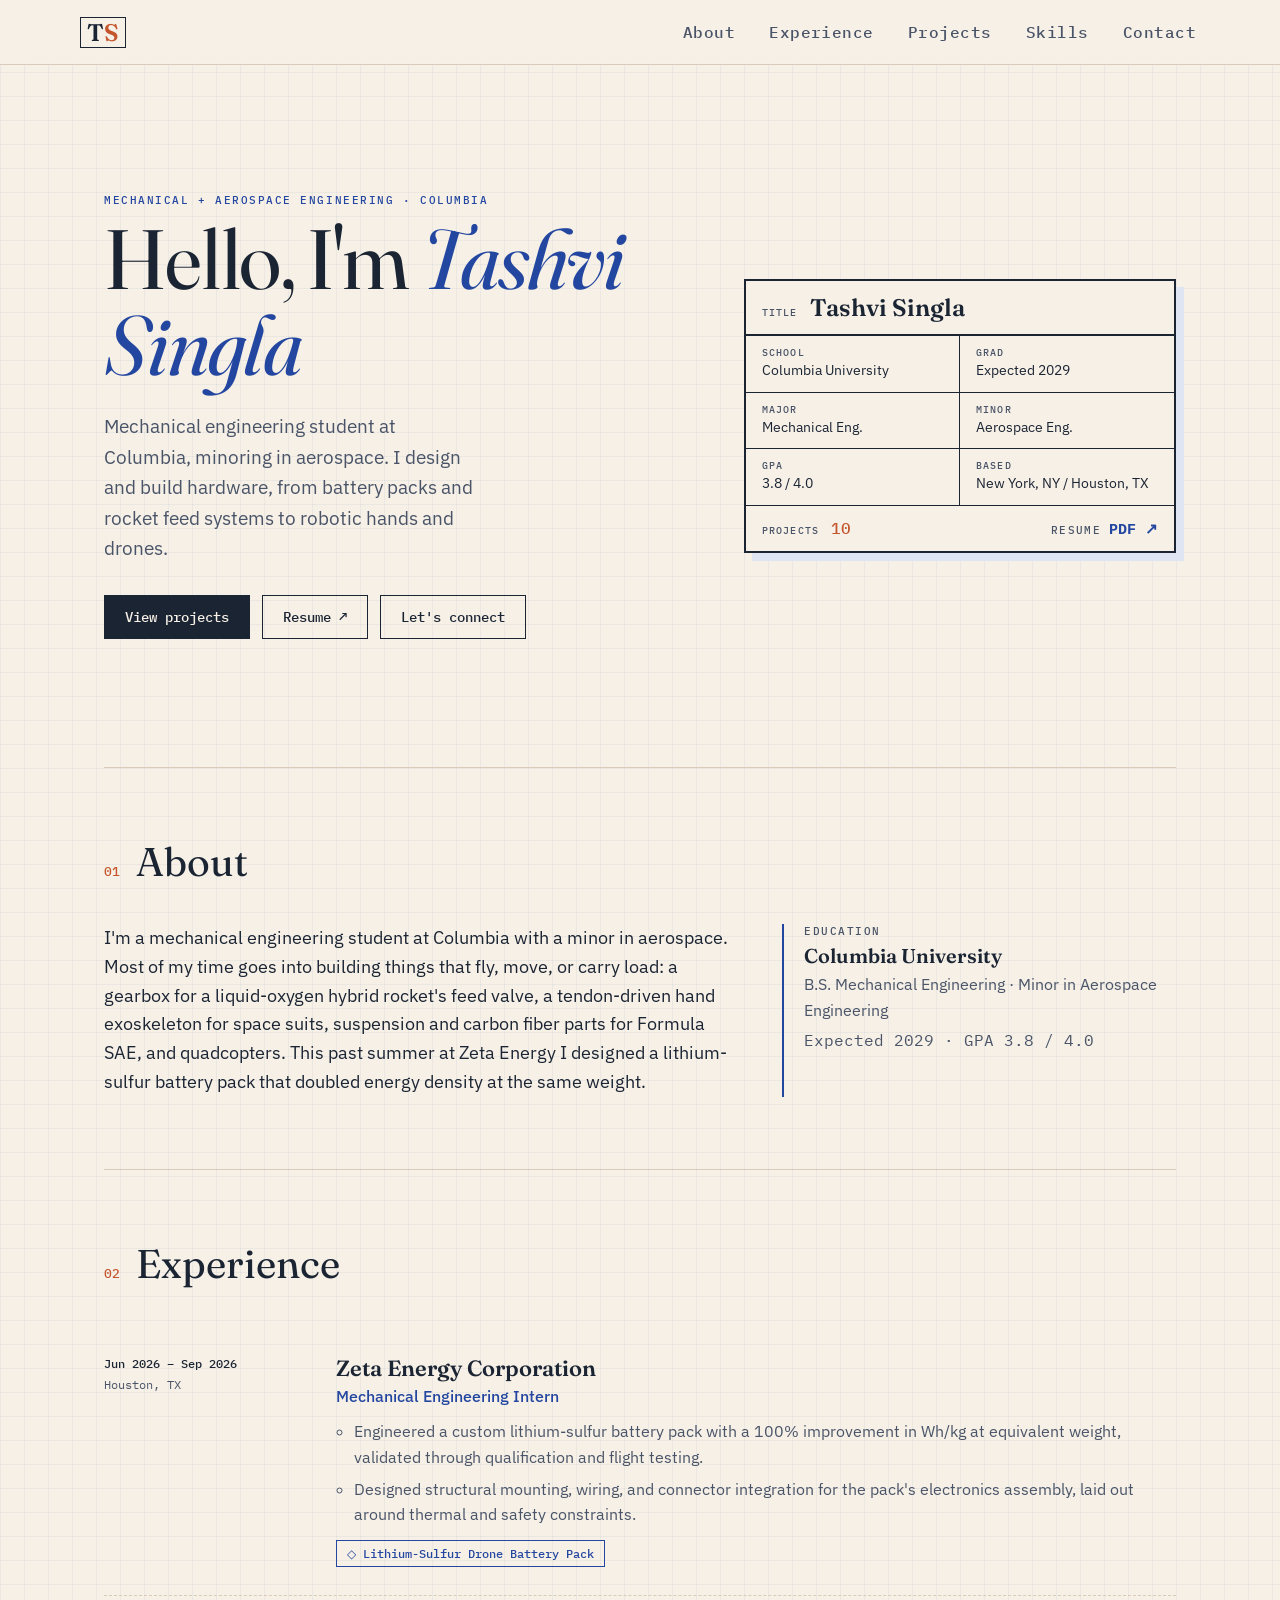
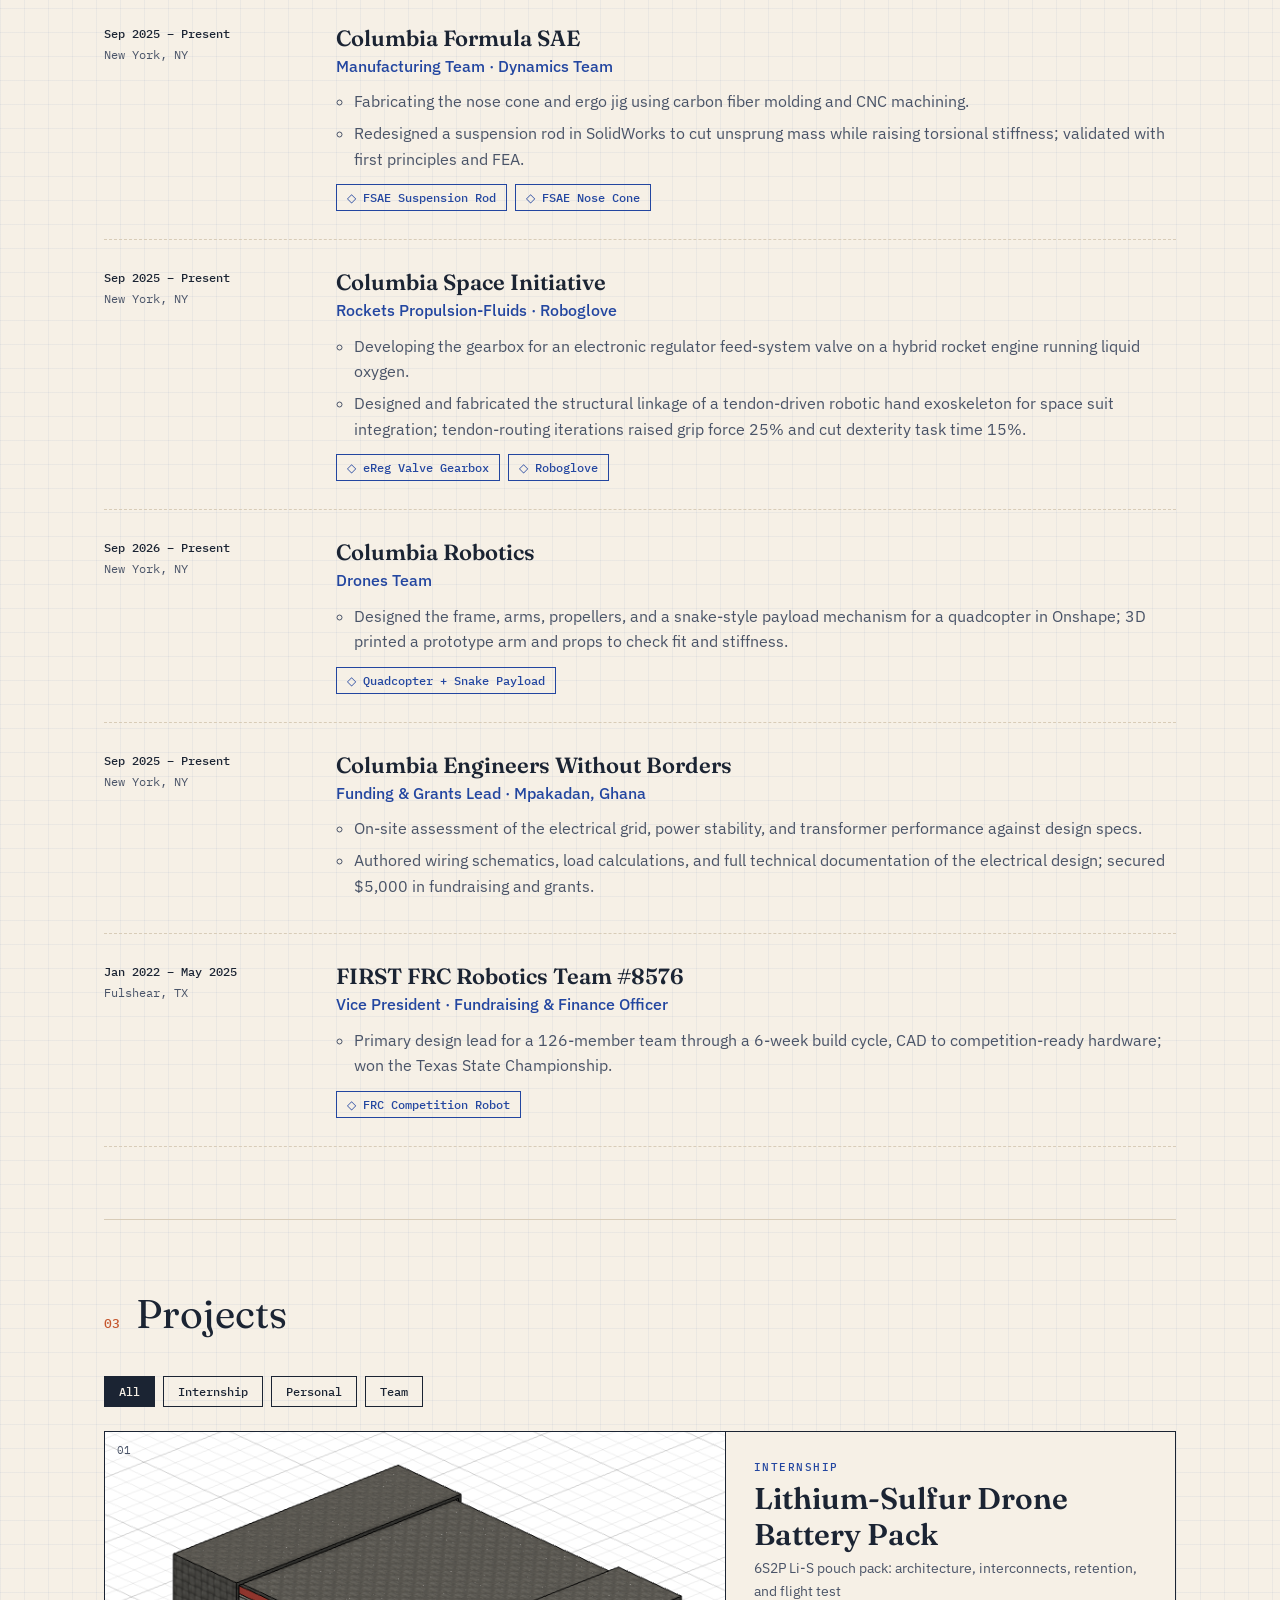
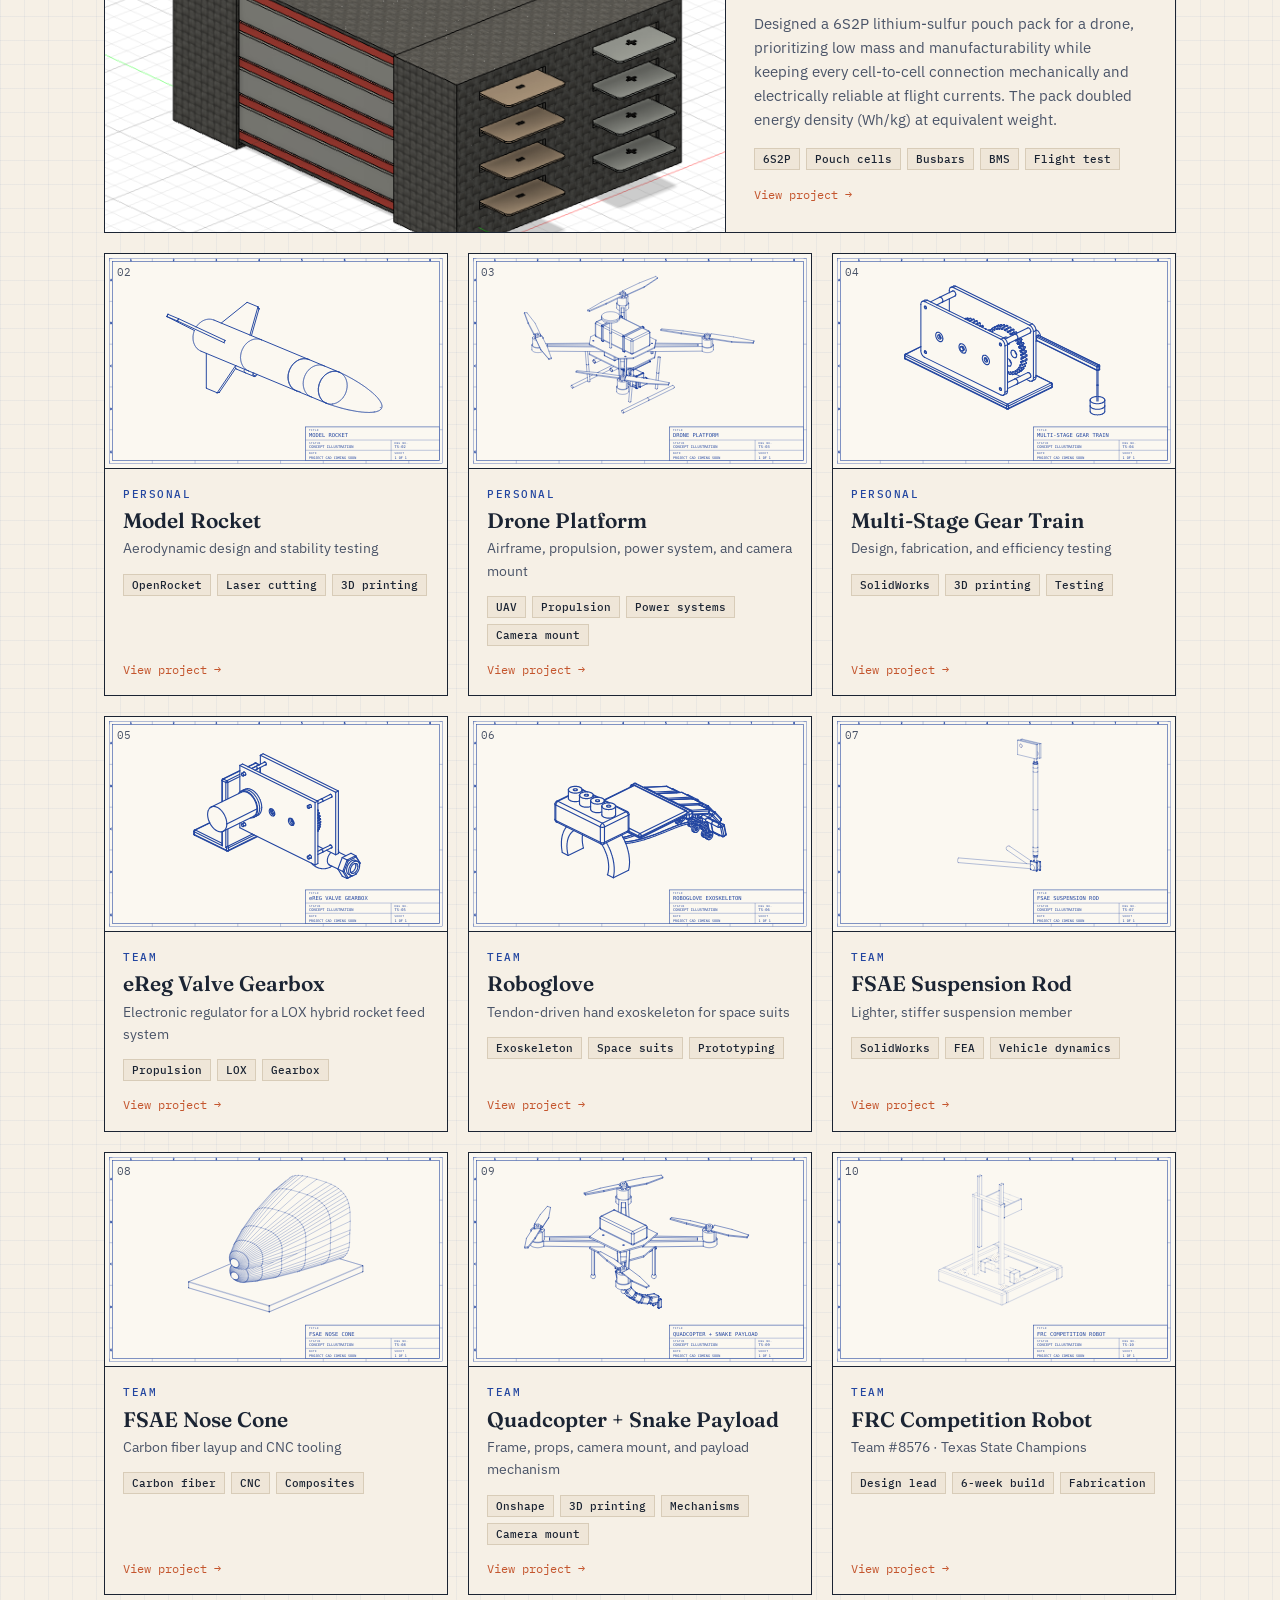
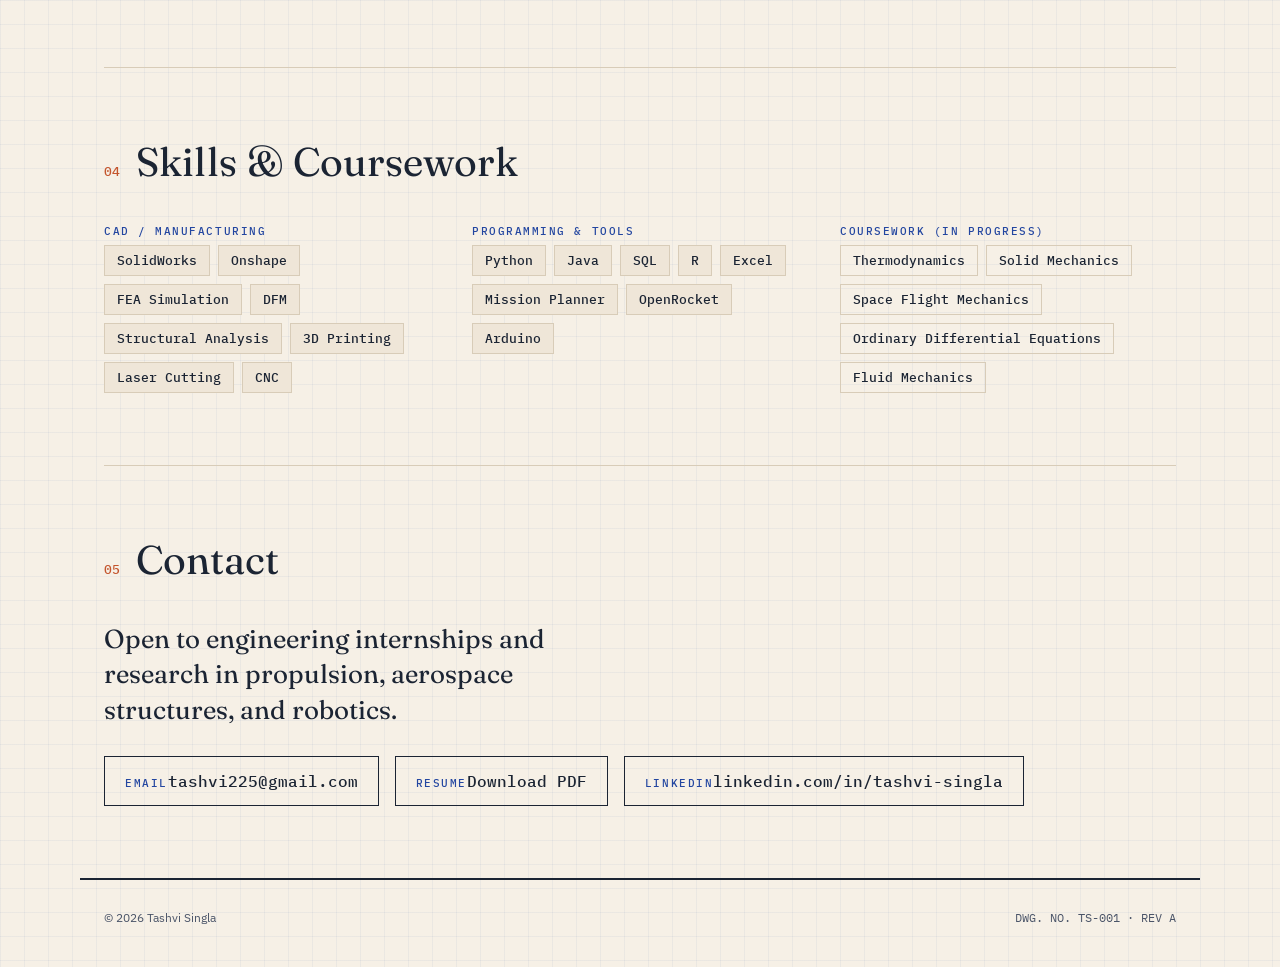
==== commit 99edce10: "Add files via upload" ====
--- a/index.html
+++ b/index.html
@@ -39,6 +39,7 @@
         <p class="hero__tag" id="hero-tag"></p>
         <div class="hero__cta">
           <a class="btn btn--solid" href="#projects">View projects</a>
+          <a class="btn" href="assets/Tashvi_Singla_Resume.pdf" target="_blank" rel="noopener">Resume ↗</a>
           <a class="btn" href="#contact">Let's connect</a>
         </div>
       </div>
@@ -99,6 +100,7 @@
       <section class="page__hero">
         <div class="viewer">
           <div class="viewer__canvas" id="viewer-canvas"></div>
+          <div class="drawing" id="drawing"><img alt="Concept drawing" data-zoom /></div>
           <div class="viewer__status" id="viewer-status">Loading model…</div>
           <div class="viewer__views seg" id="view-seg" hidden></div>
           <div class="viewer__bar">
--- a/css/style.css
+++ b/css/style.css
@@ -34,10 +34,10 @@
   padding: 14px max(24px, calc((100vw - var(--max)) / 2)); background: rgba(246,240,230,.88);
   backdrop-filter: blur(8px); border-bottom: 1px solid var(--line);
 }
-.nav__home { font: 600 20px var(--serif); text-decoration: none; border: 1.5px solid var(--ink); padding: 0 6px; }
+.nav__home { font: 600 24px var(--serif); text-decoration: none; border: 1.5px solid var(--ink); padding: 0 6px; }
 .nav__home span { color: var(--rust); }
-.nav nav { display: flex; gap: 22px; flex-wrap: wrap; }
-.nav nav a { font: 500 13px var(--mono); text-decoration: none; color: var(--ink-2); letter-spacing: .04em; }
+.nav nav { display: flex; gap: 26px; flex-wrap: wrap; }
+.nav nav a { font: 500 16px var(--mono); text-decoration: none; color: var(--ink-2); letter-spacing: .03em; padding: 8px 4px; }
 .nav nav a:hover { color: var(--blue); }
 
 main, .footer { max-width: var(--max); margin: 0 auto; padding: 0 24px; }
@@ -62,7 +62,7 @@
 .tb__grid div { padding: 10px 16px; border-bottom: 1px solid var(--ink); }
 .tb__grid div:nth-child(odd) { border-right: 1px solid var(--ink); }
 .tb__foot { border-top: 1px solid var(--ink); margin-top: -1px; justify-content: space-between; }
-.tb__foot strong { font: 500 16px var(--mono); color: var(--rust); margin-right: auto; }
+.tb__foot strong { font: 500 16px var(--mono); color: var(--rust); }
 
 /* Sections */
 .section { padding: 72px 0; border-top: 1px solid var(--line); }
@@ -137,10 +137,10 @@
 @keyframes pop { from { opacity: 0; transform: translateY(10px); } }
 .page__bar { position: sticky; top: 0; z-index: 5; display: flex; align-items: center; justify-content: space-between; gap: 16px;
   padding: 12px max(24px, calc((100vw - 1240px) / 2)); background: rgba(246,240,230,.92); backdrop-filter: blur(8px); border-bottom: 1px solid var(--line); }
-.page__bar a { font: 500 13px var(--mono); text-decoration: none; }
+.page__bar a { font: 500 16px var(--mono); text-decoration: none; padding: 8px 4px; }
 .page__bar a:hover { color: var(--blue); }
 .page__count { font-size: 12px; color: var(--ink-2); }
-.page__pn { display: flex; gap: 20px; }
+.page__pn { display: flex; gap: 28px; }
 .page__body { max-width: 1240px; margin: 0 auto; padding: 40px 24px 80px; }
 .page__head h1 { font: 400 clamp(36px, 5vw, 58px)/1.05 var(--serif); margin: 4px 0 10px; letter-spacing: -.01em; }
 .page__sub { font-size: 19px; color: var(--ink-2); margin: 0 0 22px; max-width: 60ch; }
@@ -240,3 +240,14 @@
 .details p { margin: 0; color: var(--ink-2); font-size: 15px; }
 
 .card__sum { margin: -4px 0 16px; color: var(--ink-2); font-size: 15px; }
+
+.tb__resume { margin-left: auto; text-decoration: none; font: 500 11px var(--mono); letter-spacing: .12em; text-transform: uppercase; color: var(--ink-2); display: flex; align-items: baseline; gap: 8px; }
+.tb__resume b { font: 600 15px var(--mono); letter-spacing: 0; text-transform: none; color: var(--blue); }
+.tb__resume:hover b { text-decoration: underline; }
+.tb__foot strong { margin-right: 0; }
+.drawing { position: absolute; inset: 0; display: none; background: #fbf8f1; }
+.drawing img { width: 100%; height: 100%; object-fit: contain; display: block; cursor: zoom-in; }
+.viewer.is-drawing .drawing { display: block; }
+.viewer.is-drawing .viewer__canvas, .viewer.is-drawing .viewer__bar, .viewer.is-drawing .viewer__hint, .viewer.is-drawing .viewer__status { display: none; }
+.viewer__views { z-index: 2; }
+.card__art--img img[src$=".svg"] { object-fit: cover; }
